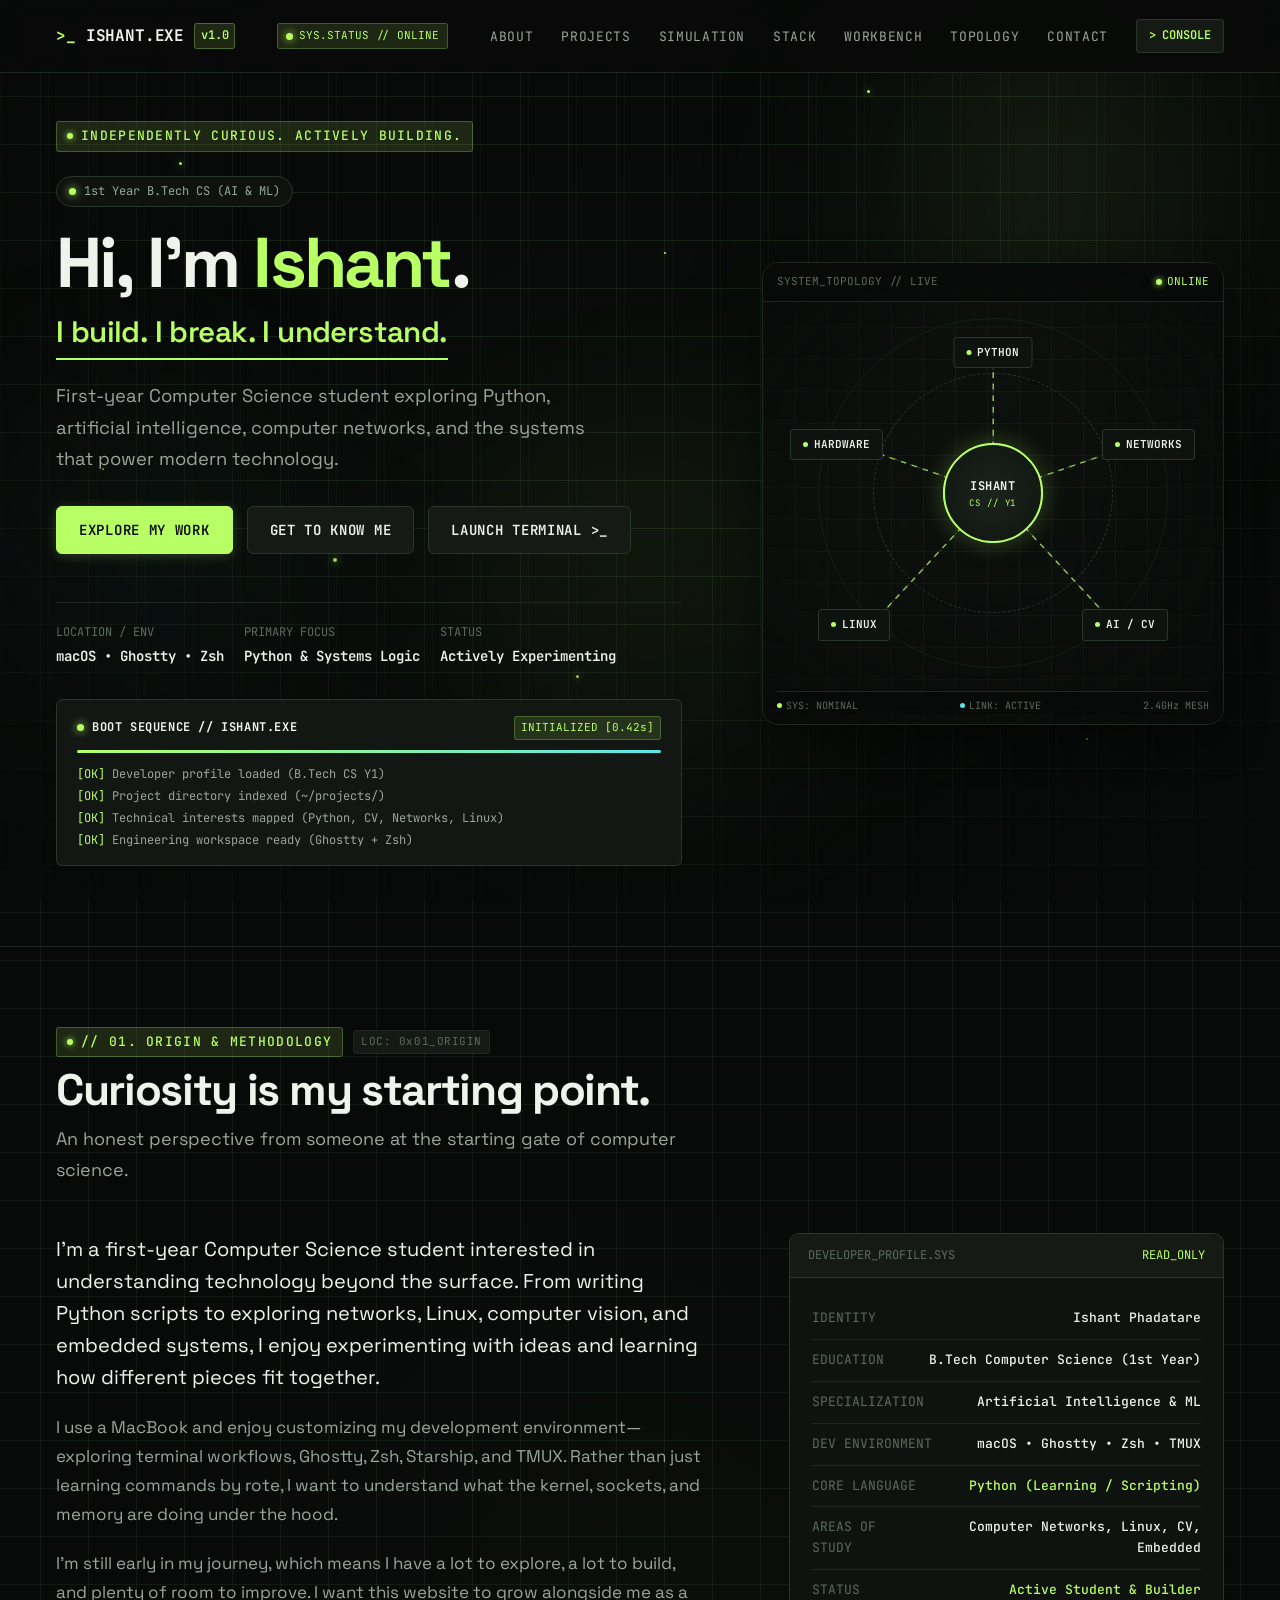
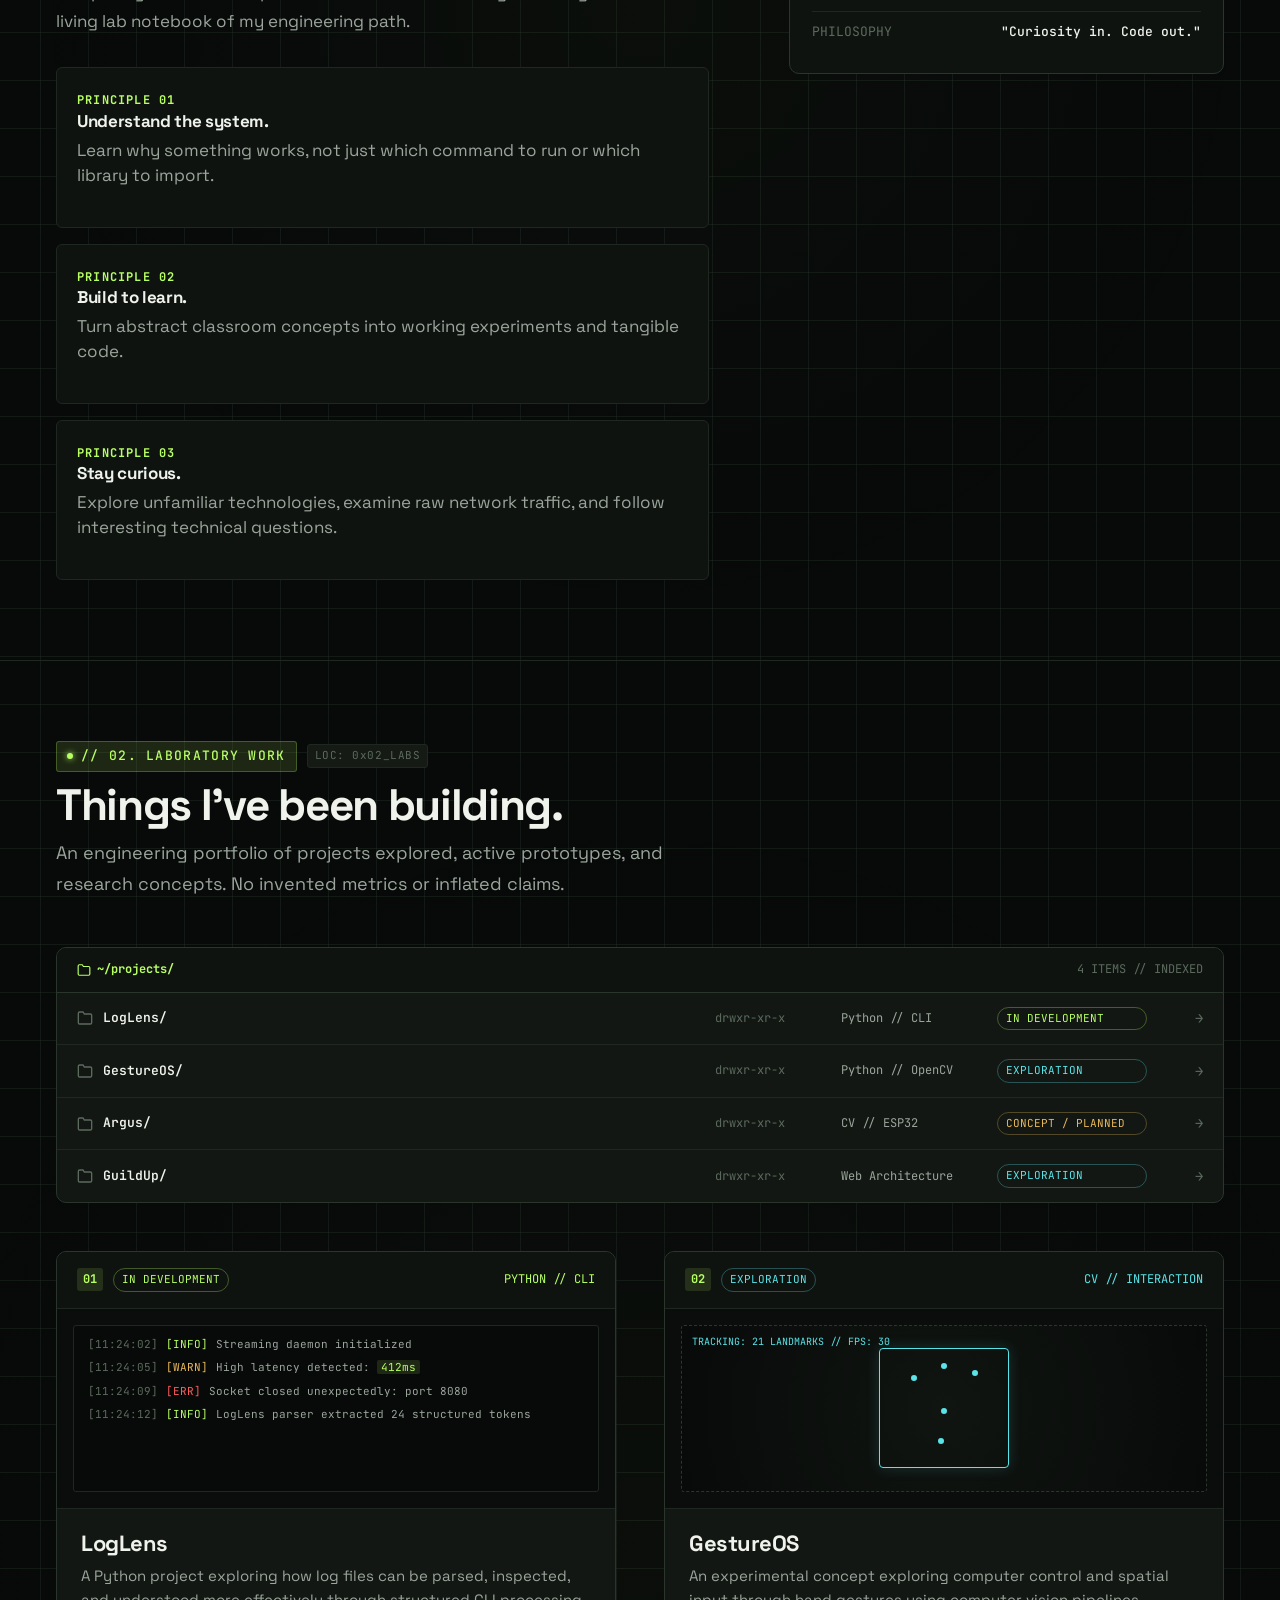
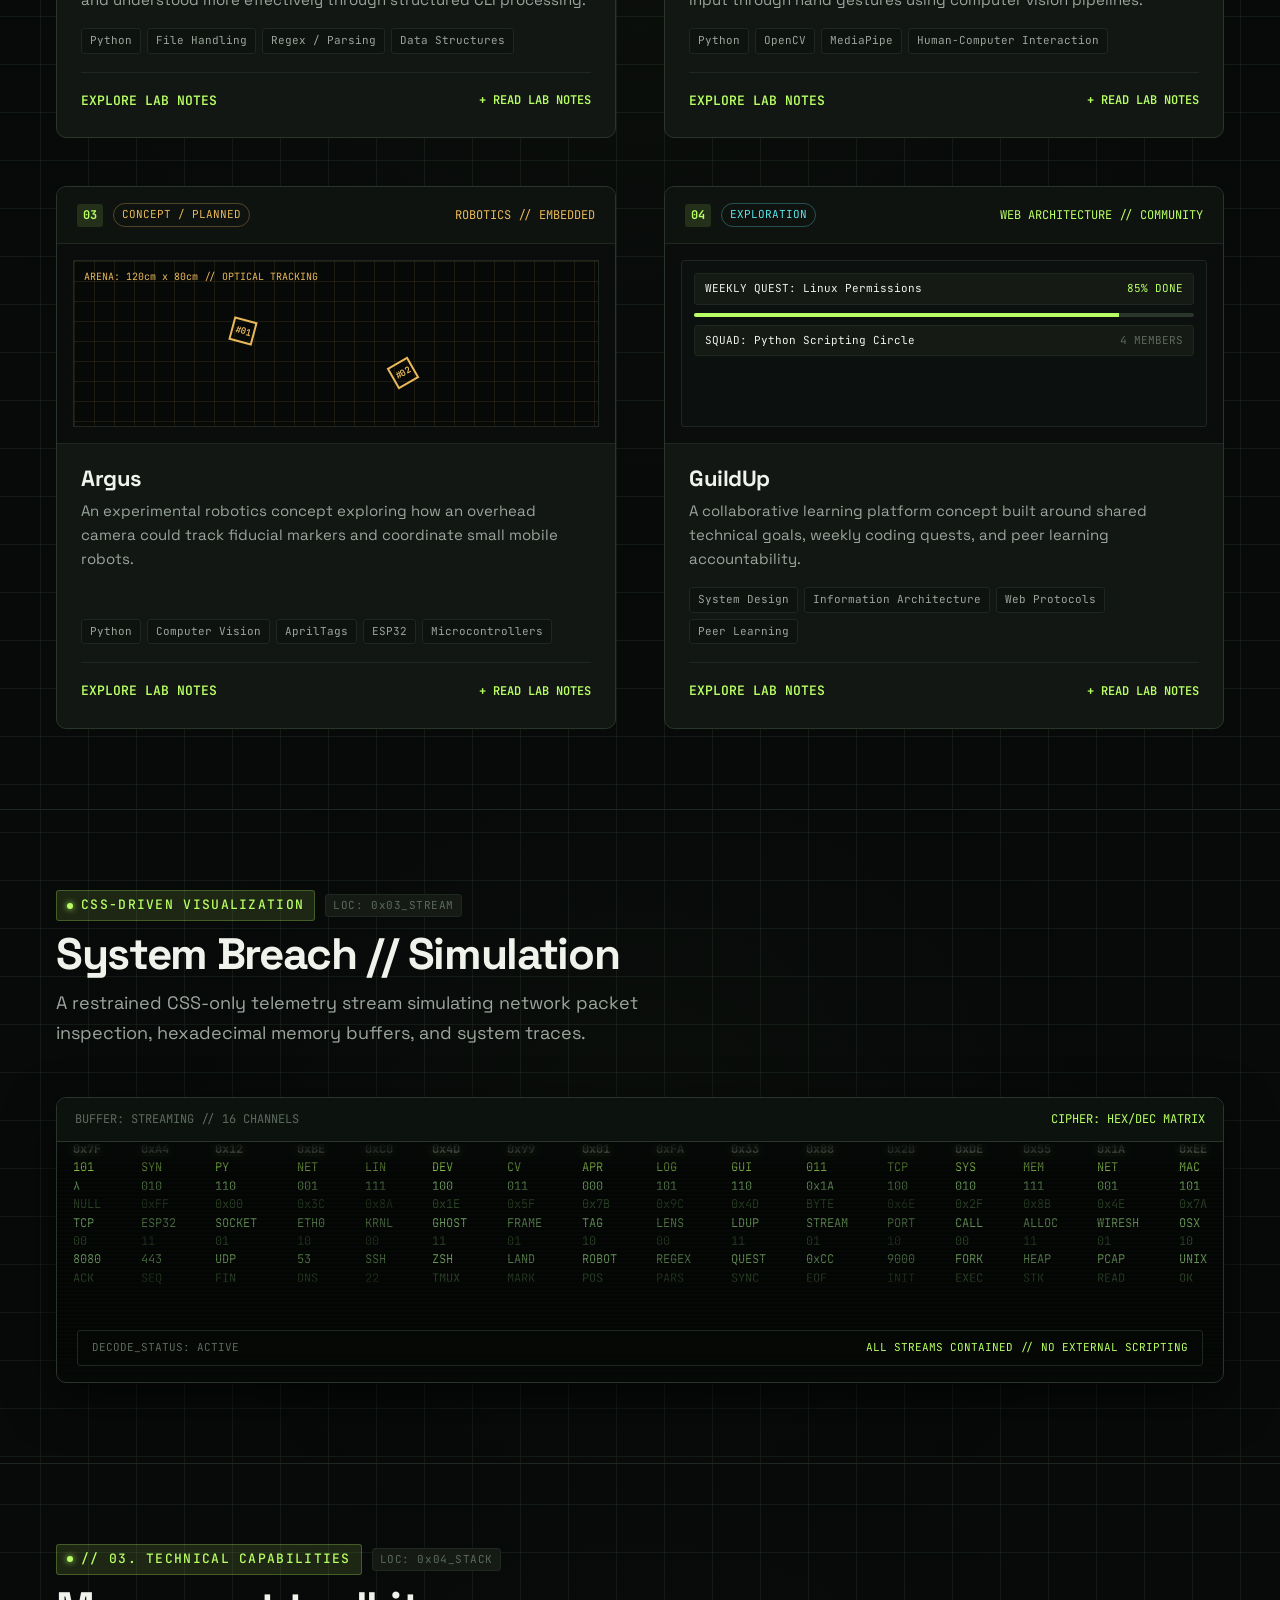
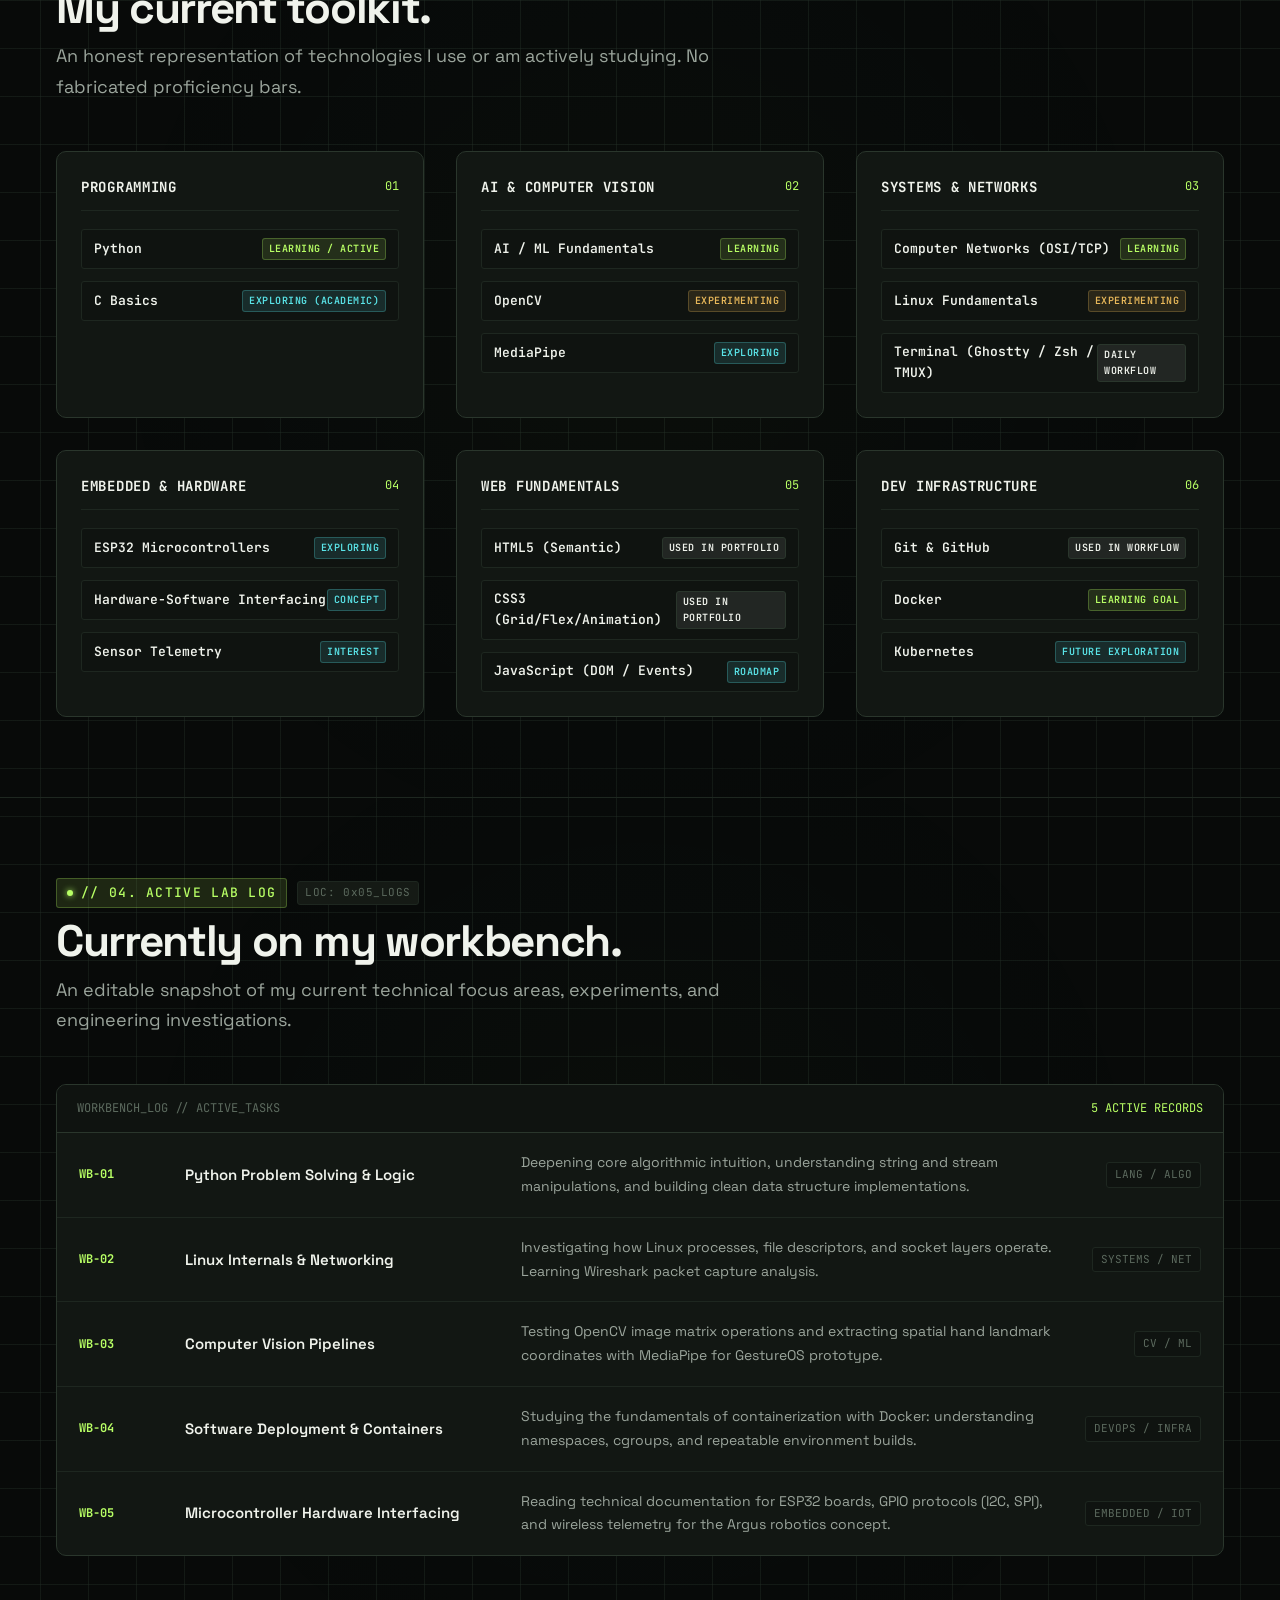
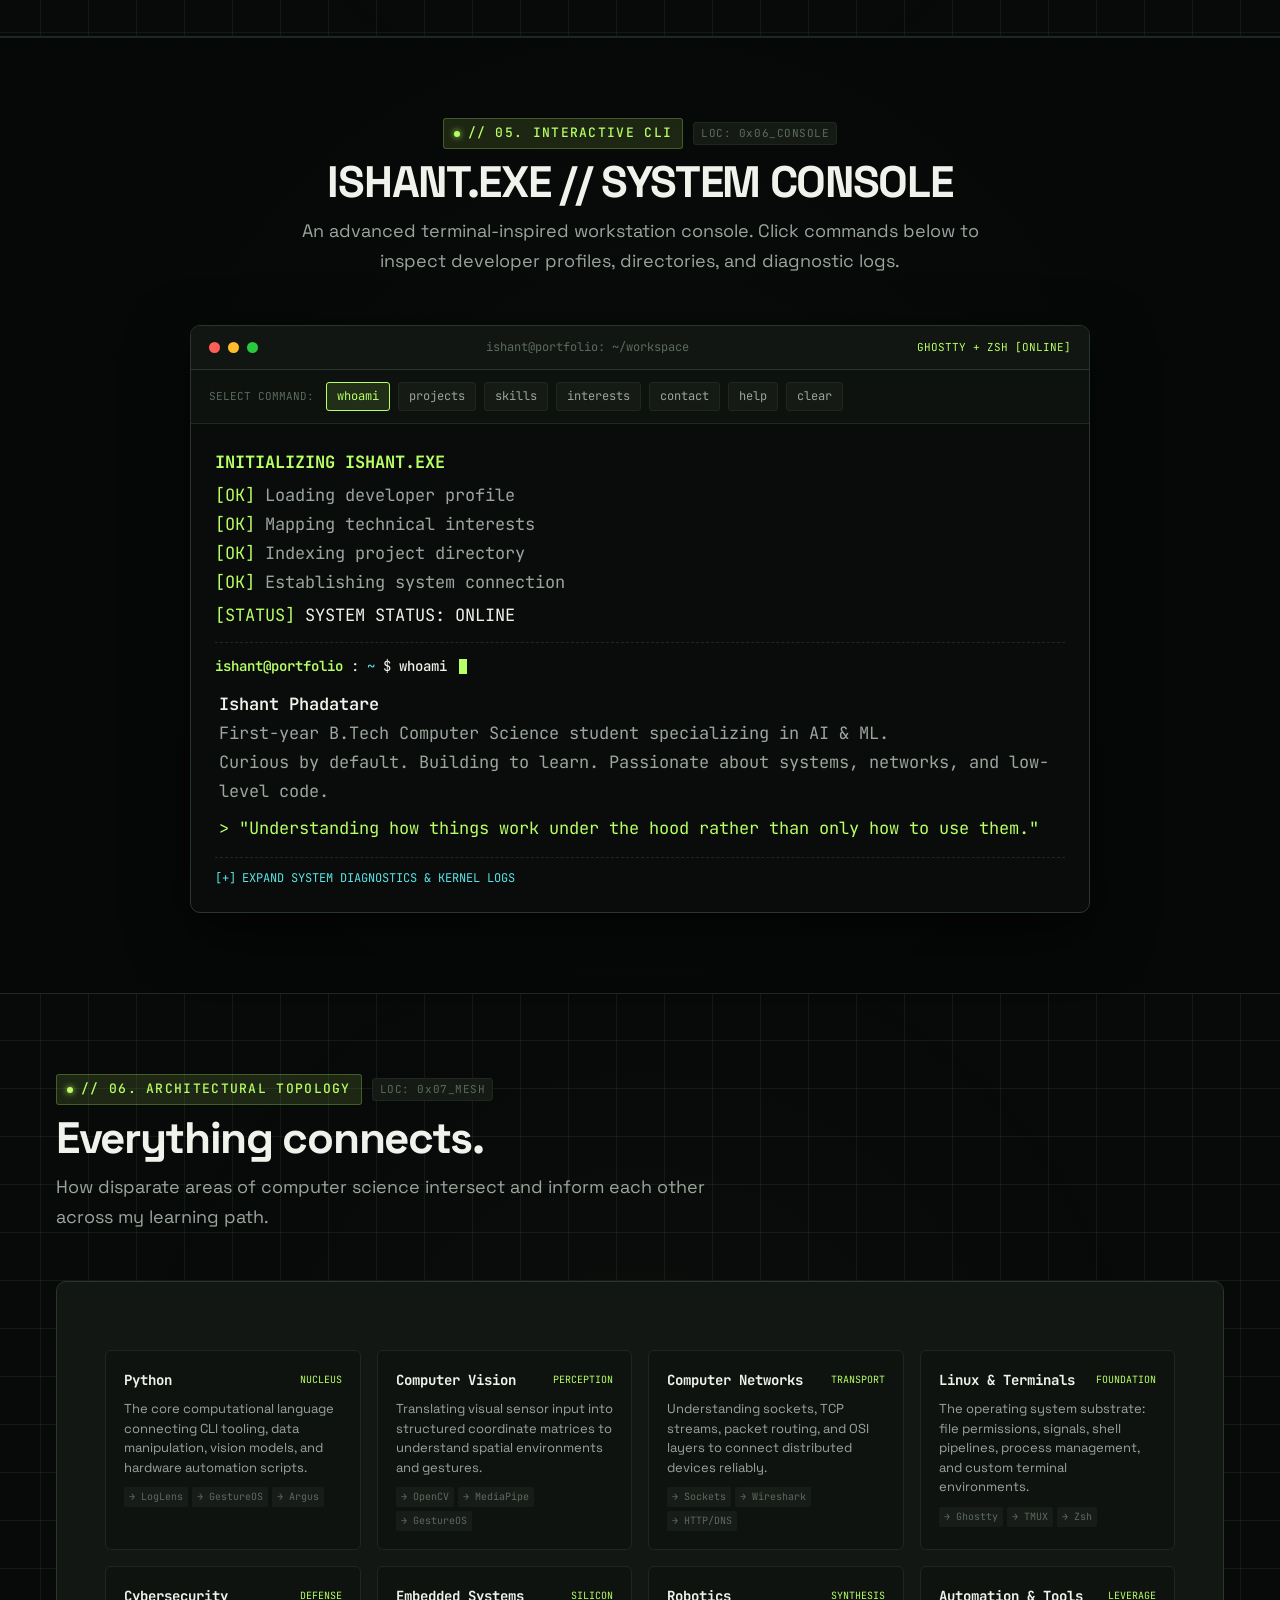
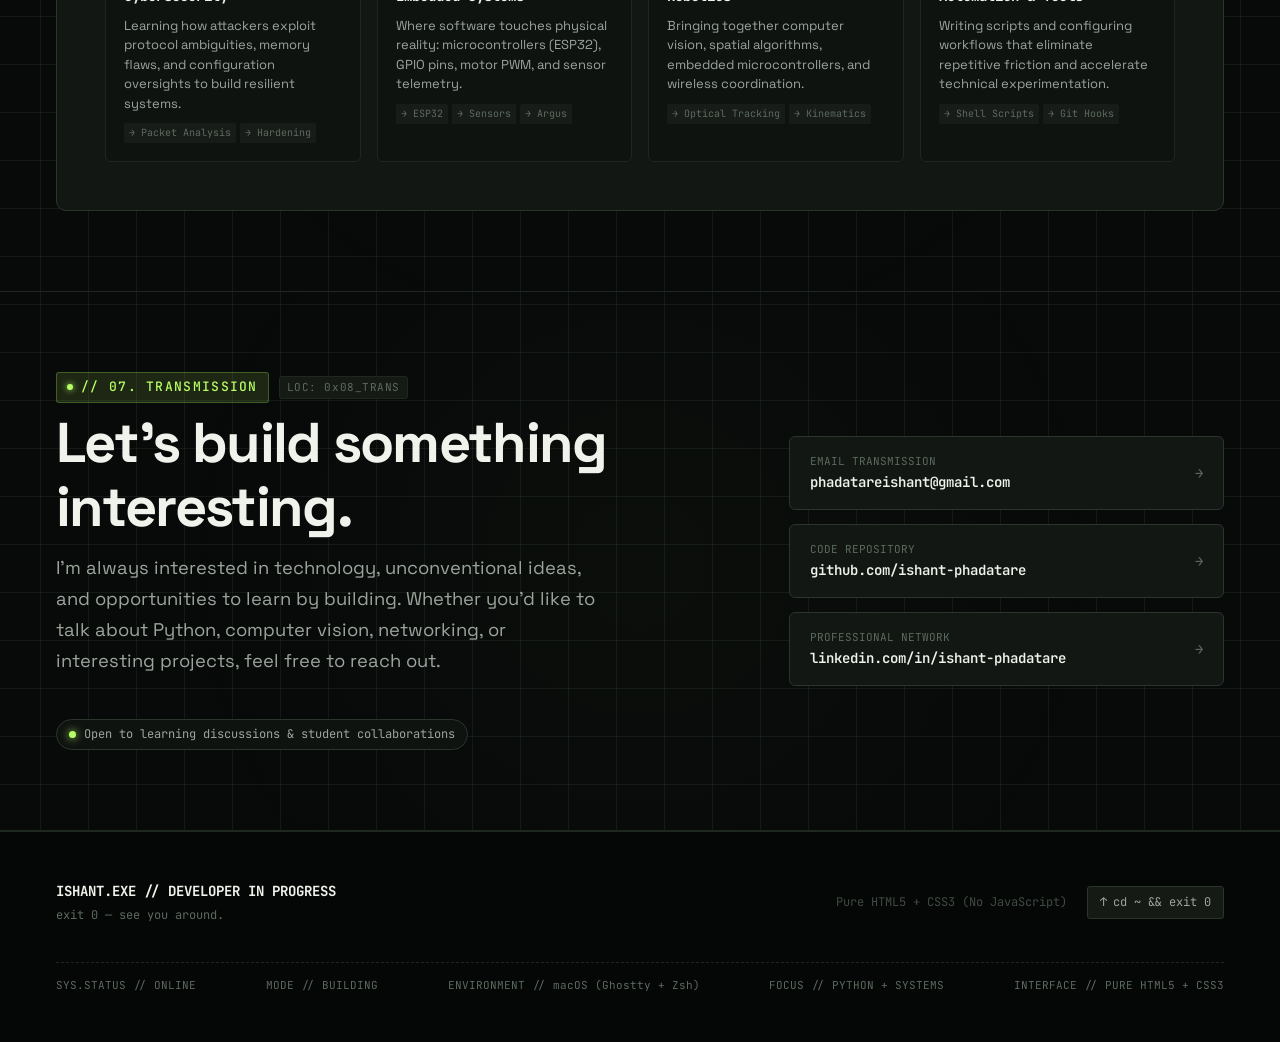
==== index.html @ d29a1dc4 "first commit: added all the files for deployement" ====
<!DOCTYPE html>
<html lang="en">
<head>
  <meta charset="UTF-8">
  <meta name="viewport" content="width=device-width, initial-scale=1.0">
  <title>Ishant Phadatare — ISHANT.EXE | Developer in Progress</title>
  <meta name="description" content="Personal digital workspace of Ishant Phadatare — First-year CS student exploring Python, AI, networks, Linux, and systems. Built with pure HTML and CSS.">
  <meta name="author" content="Ishant Phadatare">
  <meta name="theme-color" content="#080A09">
  
  <!-- Favicon -->
  <link rel="icon" type="image/svg+xml" href="assets/favicon.svg">
  
  <!-- CSS Stylesheet -->
  <link rel="stylesheet" href="style.css">
</head>
<body>

  <!-- ========================================================================
       AMBIENT INTERACTIVE ENERGY FIELD (Pure HTML5 & CSS3 - Zero JS)
       ======================================================================== -->
  <div class="energy-field-container" aria-hidden="true">
    <div class="energy-auras">
      <div class="energy-aura aura-lime"></div>
      <div class="energy-aura aura-cyan"></div>
      <div class="energy-aura aura-green"></div>
    </div>
    <div class="energy-grid-drift"></div>
    <div class="energy-particles">
      <span class="particle p-1"></span>
      <span class="particle p-2"></span>
      <span class="particle p-3"></span>
      <span class="particle p-4"></span>
      <span class="particle p-5"></span>
      <span class="particle p-6"></span>
      <span class="particle p-7"></span>
      <span class="particle p-8"></span>
    </div>
  </div>

  <!-- ========================================================================
       SITE HEADER & NAVIGATION (Zero JS - Pure CSS Mobile Hamburger)
       ======================================================================== -->
  <header class="site-header">
    <input type="checkbox" id="nav-toggle" class="nav-toggle-input" aria-label="Toggle Navigation Menu">
    
    <div class="container nav-container">
      <a href="#hero" class="site-logo" aria-label="Ishant Phadatare Portfolio Home">
        <span class="accent mono">&gt;_</span> ISHANT.EXE
        <span class="logo-badge mono">v1.0</span>
      </a>

      <!-- Ambient System Nav Status Indicator -->
      <div class="nav-sys-badge" aria-hidden="true">
        <span class="status-dot"></span>
        <span>SYS.STATUS // ONLINE</span>
      </div>

      <!-- Mobile Hamburger Trigger -->
      <label for="nav-toggle" class="nav-toggle-label" aria-hidden="true">
        <span></span>
        <span></span>
        <span></span>
      </label>

      <!-- Navigation Links -->
      <ul class="nav-links">
        <li><a href="#about" class="nav-link">About</a></li>
        <li><a href="#projects" class="nav-link">Projects</a></li>
        <li><a href="#simulation" class="nav-link">Simulation</a></li>
        <li><a href="#stack" class="nav-link">Stack</a></li>
        <li><a href="#workbench" class="nav-link">Workbench</a></li>
        <li><a href="#network" class="nav-link">Topology</a></li>
        <li><a href="#contact" class="nav-link">Contact</a></li>
        <li>
          <a href="#terminal" class="nav-term-btn">
            <span class="accent">&gt;</span> CONSOLE
          </a>
        </li>
      </ul>
    </div>
  </header>

  <main>
    <!-- ======================================================================
         01. HERO SECTION
         ====================================================================== -->
    <section id="hero" class="hero-section section-wrapper">
      
      <!-- Interactive Mouse-Reactive Energy Matrix (Pure CSS Multi-Zone Grid) -->
      <div class="hero-energy-zones" aria-hidden="true">
        <div class="energy-zone zone-1"></div>
        <div class="energy-zone zone-2"></div>
        <div class="energy-zone zone-3"></div>
        <div class="energy-zone zone-4"></div>
        <div class="energy-zone zone-5"></div>
        <div class="energy-zone zone-6"></div>
      </div>

      <div class="container hero-grid">
        
        <!-- Left Column: Personal Statement & Context -->
        <div class="hero-content">
          <div class="hero-meta">
            <span class="section-label">INDEPENDENTLY CURIOUS. ACTIVELY BUILDING.</span>
            <div class="status-pill">
              <span class="status-dot"></span>
              <span>1st Year B.Tech CS (AI &amp; ML)</span>
            </div>
          </div>

          <h1 class="hero-title">Hi, I'm <span class="accent">Ishant</span>.</h1>
          
          <div class="hero-statement">
            <span class="hero-tagline-cycle">I build. I break. I understand.</span>
          </div>

          <p class="hero-desc">
            First-year Computer Science student exploring Python, artificial intelligence, computer networks, and the systems that power modern technology.
          </p>

          <div class="hero-actions">
            <a href="#projects" class="btn btn-primary">Explore My Work</a>
            <a href="#about" class="btn btn-secondary">Get To Know Me</a>
            <a href="#terminal" class="btn btn-secondary mono">Launch Terminal &gt;_</a>
          </div>

          <div class="hero-stats-row">
            <div class="stat-item">
              <span>LOCATION / ENV</span>
              <strong>macOS • Ghostty • Zsh</strong>
            </div>
            <div class="stat-item">
              <span>PRIMARY FOCUS</span>
              <strong>Python &amp; Systems Logic</strong>
            </div>
            <div class="stat-item">
              <span>STATUS</span>
              <strong class="accent">Actively Experimenting</strong>
            </div>
          </div>

          <!-- Feature 3: Decorative Boot Sequence Component -->
          <div class="boot-sequence-widget" aria-label="System Boot Sequence">
            <div class="boot-header">
              <div class="boot-title">
                <span class="status-dot"></span>
                <span>BOOT SEQUENCE // ISHANT.EXE</span>
              </div>
              <span class="boot-status-badge">INITIALIZED [0.42s]</span>
            </div>
            <div class="boot-progress-track">
              <div class="boot-progress-fill"></div>
            </div>
            <div class="boot-lines">
              <div class="boot-line b-1"><span class="accent">[OK]</span> Developer profile loaded (B.Tech CS Y1)</div>
              <div class="boot-line b-2"><span class="accent">[OK]</span> Project directory indexed (~/projects/)</div>
              <div class="boot-line b-3"><span class="accent">[OK]</span> Technical interests mapped (Python, CV, Networks, Linux)</div>
              <div class="boot-line b-4"><span class="accent">[OK]</span> Engineering workspace ready (Ghostty + Zsh)</div>
            </div>
          </div>
        </div>

        <!-- Right Column: Pure CSS Animated Living System Diagram -->
        <div class="hero-visual">
          <div class="system-diagram-wrapper" aria-label="System Topology Visualizer">
            <div class="diagram-canvas">
              
              <!-- Canvas Header Bar -->
              <div class="diagram-header-bar">
                <span>SYSTEM_TOPOLOGY // LIVE</span>
                <span class="diagram-status-badge">ONLINE</span>
              </div>

              <!-- Animated Orbital Rings -->
              <div class="orbit-ring orbit-ring-1"></div>
              <div class="orbit-ring orbit-ring-2"></div>
              <div class="radar-ping"></div>

              <!-- Center Hub -->
              <div class="center-node">
                <span class="center-node-label">ISHANT</span>
                <span class="center-node-sub">CS // Y1</span>
              </div>

              <!-- Satellite Nodes -->
              <a href="#stack" class="sat-node sat-python" title="View Python stack">
                <span class="sat-dot"></span>
                <span>PYTHON</span>
              </a>

              <a href="#stack" class="sat-node sat-networks" title="View Networking stack">
                <span class="sat-dot"></span>
                <span>NETWORKS</span>
              </a>

              <a href="#stack" class="sat-node sat-aicv" title="View AI/CV stack">
                <span class="sat-dot"></span>
                <span>AI / CV</span>
              </a>

              <a href="#stack" class="sat-node sat-linux" title="View Linux stack">
                <span class="sat-dot"></span>
                <span>LINUX</span>
              </a>

              <a href="#stack" class="sat-node sat-hardware" title="View Hardware stack">
                <span class="sat-dot"></span>
                <span>HARDWARE</span>
              </a>

              <!-- Connecting Vector Lines (Pure SVG Overlay with Animated Data Pulses) -->
              <svg class="diagram-vectors" viewBox="0 0 480 480" xmlns="http://www.w3.org/2000/svg">
                <!-- Base Topology Links -->
                <line x1="240" y1="240" x2="240" y2="105" class="vector-line" />
                <line x1="240" y1="240" x2="385" y2="190" class="vector-line" />
                <line x1="240" y1="240" x2="365" y2="375" class="vector-line" />
                <line x1="240" y1="240" x2="115" y2="375" class="vector-line" />
                <line x1="240" y1="240" x2="95" y2="190" class="vector-line" />
                
                <!-- Animated Active Signal Stream Overlays -->
                <line x1="240" y1="240" x2="240" y2="105" class="vector-line-active" />
                <line x1="240" y1="240" x2="385" y2="190" class="vector-line-active" style="animation-delay: 1.5s;" />
                <line x1="240" y1="240" x2="365" y2="375" class="vector-line-active" style="animation-delay: 3s;" />
                <line x1="240" y1="240" x2="115" y2="375" class="vector-line-active" style="animation-delay: 4.5s;" />
                <line x1="240" y1="240" x2="95" y2="190" class="vector-line-active" style="animation-delay: 6s;" />
              </svg>

              <!-- Feature 5: Diagram Telemetry Legend -->
              <div class="diagram-legend" aria-hidden="true">
                <div class="diagram-legend-item"><span class="legend-dot-lime"></span> SYS: NOMINAL</div>
                <div class="diagram-legend-item"><span class="legend-dot-cyan"></span> LINK: ACTIVE</div>
                <div class="diagram-legend-item mono">2.4GHz MESH</div>
              </div>

            </div>
          </div>
        </div>

      </div>
    </section>

    <!-- ======================================================================
         02. ABOUT SECTION
         ====================================================================== -->
    <section id="about" class="section-wrapper">
      <div class="container">
        
        <div class="section-header">
          <div style="display: flex; align-items: center; gap: 10px; margin-bottom: 8px;">
            <span class="section-label" style="margin-bottom: 0;">// 01. ORIGIN &amp; METHODOLOGY</span>
            <span class="sys-chip">LOC: 0x01_ORIGIN</span>
          </div>
          <h2 class="section-title">Curiosity is my starting point.</h2>
          <p class="section-subtitle">
            An honest perspective from someone at the starting gate of computer science.
          </p>
        </div>

        <div class="about-grid">
          <!-- Left Column: Story & Principles -->
          <div class="about-narrative">
            <p class="lead-p">
              I'm a first-year Computer Science student interested in understanding technology beyond the surface. From writing Python scripts to exploring networks, Linux, computer vision, and embedded systems, I enjoy experimenting with ideas and learning how different pieces fit together.
            </p>
            <p>
              I use a MacBook and enjoy customizing my development environment—exploring terminal workflows, Ghostty, Zsh, Starship, and TMUX. Rather than just learning commands by rote, I want to understand what the kernel, sockets, and memory are doing under the hood.
            </p>
            <p>
              I'm still early in my journey, which means I have a lot to explore, a lot to build, and plenty of room to improve. I want this website to grow alongside me as a living lab notebook of my engineering path.
            </p>

            <!-- Three Core Principles -->
            <div class="principles-list">
              <div class="principle-card">
                <span class="principle-num">PRINCIPLE 01</span>
                <h3 class="principle-title">Understand the system.</h3>
                <p class="principle-desc">Learn why something works, not just which command to run or which library to import.</p>
              </div>

              <div class="principle-card">
                <span class="principle-num">PRINCIPLE 02</span>
                <h3 class="principle-title">Build to learn.</h3>
                <p class="principle-desc">Turn abstract classroom concepts into working experiments and tangible code.</p>
              </div>

              <div class="principle-card">
                <span class="principle-num">PRINCIPLE 03</span>
                <h3 class="principle-title">Stay curious.</h3>
                <p class="principle-desc">Explore unfamiliar technologies, examine raw network traffic, and follow interesting technical questions.</p>
              </div>
            </div>
          </div>

          <!-- Right Column: Personal Technical Spec Panel -->
          <div class="about-spec-col">
            <div class="tech-spec-panel">
              <div class="spec-header">
                <span>DEVELOPER_PROFILE.SYS</span>
                <span class="accent mono">READ_ONLY</span>
              </div>
              <div class="spec-body">
                <div class="spec-row">
                  <span class="spec-key">IDENTITY</span>
                  <span class="spec-val">Ishant Phadatare</span>
                </div>
                <div class="spec-row">
                  <span class="spec-key">EDUCATION</span>
                  <span class="spec-val">B.Tech Computer Science (1st Year)</span>
                </div>
                <div class="spec-row">
                  <span class="spec-key">SPECIALIZATION</span>
                  <span class="spec-val">Artificial Intelligence &amp; ML</span>
                </div>
                <div class="spec-row">
                  <span class="spec-key">DEV ENVIRONMENT</span>
                  <span class="spec-val">macOS • Ghostty • Zsh • TMUX</span>
                </div>
                <div class="spec-row">
                  <span class="spec-key">CORE LANGUAGE</span>
                  <span class="spec-val active-tag">Python (Learning / Scripting)</span>
                </div>
                <div class="spec-row">
                  <span class="spec-key">AREAS OF STUDY</span>
                  <span class="spec-val">Computer Networks, Linux, CV, Embedded</span>
                </div>
                <div class="spec-row">
                  <span class="spec-key">STATUS</span>
                  <span class="spec-val active-tag">Active Student &amp; Builder</span>
                </div>
                <div class="spec-row">
                  <span class="spec-key">PHILOSOPHY</span>
                  <span class="spec-val">"Curiosity in. Code out."</span>
                </div>
              </div>
            </div>
          </div>

        </div>

      </div>
    </section>

    <!-- ======================================================================
         03. PROJECT SHOWCASE ("Things I've been building")
         ====================================================================== -->
    <section id="projects" class="section-wrapper">
      <div class="container">
        
        <div class="section-header">
          <div style="display: flex; align-items: center; gap: 10px; margin-bottom: 8px;">
            <span class="section-label" style="margin-bottom: 0;">// 02. LABORATORY WORK</span>
            <span class="sys-chip">LOC: 0x02_LABS</span>
          </div>
          <h2 class="section-title">Things I've been building.</h2>
          <p class="section-subtitle">
            An engineering portfolio of projects explored, active prototypes, and research concepts. No invented metrics or inflated claims.
          </p>
        </div>

        <!-- Feature 4: Developer Project Directory (~/projects/) -->
        <div class="project-directory-wrapper">
          <div class="project-directory-card">
            <div class="dir-header-bar">
              <span class="dir-path">
                <svg width="14" height="14" viewBox="0 0 24 24" fill="none" stroke="currentColor" stroke-width="2"><path d="M22 19a2 2 0 0 1-2 2H4a2 2 0 0 1-2-2V5a2 2 0 0 1 2-2h5l2 3h9a2 2 0 0 1 2 2z"/></svg>
                ~/projects/
              </span>
              <span class="mono">4 ITEMS // INDEXED</span>
            </div>
            <div class="dir-table">
              <a href="#proj-01" class="dir-row">
                <div class="dir-name-col">
                  <svg class="dir-folder-icon" viewBox="0 0 24 24" fill="none" stroke="currentColor" stroke-width="2"><path d="M22 19a2 2 0 0 1-2 2H4a2 2 0 0 1-2-2V5a2 2 0 0 1 2-2h5l2 3h9a2 2 0 0 1 2 2z"/></svg>
                  <span>LogLens/</span>
                </div>
                <span class="dir-perm">drwxr-xr-x</span>
                <span class="dir-lang">Python // CLI</span>
                <span class="proj-status status-dev">IN DEVELOPMENT</span>
                <span class="dir-arrow">&rarr;</span>
              </a>
              <a href="#proj-02" class="dir-row">
                <div class="dir-name-col">
                  <svg class="dir-folder-icon" viewBox="0 0 24 24" fill="none" stroke="currentColor" stroke-width="2"><path d="M22 19a2 2 0 0 1-2 2H4a2 2 0 0 1-2-2V5a2 2 0 0 1 2-2h5l2 3h9a2 2 0 0 1 2 2z"/></svg>
                  <span>GestureOS/</span>
                </div>
                <span class="dir-perm">drwxr-xr-x</span>
                <span class="dir-lang">Python // OpenCV</span>
                <span class="proj-status status-explore">EXPLORATION</span>
                <span class="dir-arrow">&rarr;</span>
              </a>
              <a href="#proj-03" class="dir-row">
                <div class="dir-name-col">
                  <svg class="dir-folder-icon" viewBox="0 0 24 24" fill="none" stroke="currentColor" stroke-width="2"><path d="M22 19a2 2 0 0 1-2 2H4a2 2 0 0 1-2-2V5a2 2 0 0 1 2-2h5l2 3h9a2 2 0 0 1 2 2z"/></svg>
                  <span>Argus/</span>
                </div>
                <span class="dir-perm">drwxr-xr-x</span>
                <span class="dir-lang">CV // ESP32</span>
                <span class="proj-status status-concept">CONCEPT / PLANNED</span>
                <span class="dir-arrow">&rarr;</span>
              </a>
              <a href="#proj-04" class="dir-row">
                <div class="dir-name-col">
                  <svg class="dir-folder-icon" viewBox="0 0 24 24" fill="none" stroke="currentColor" stroke-width="2"><path d="M22 19a2 2 0 0 1-2 2H4a2 2 0 0 1-2-2V5a2 2 0 0 1 2-2h5l2 3h9a2 2 0 0 1 2 2z"/></svg>
                  <span>GuildUp/</span>
                </div>
                <span class="dir-perm">drwxr-xr-x</span>
                <span class="dir-lang">Web Architecture</span>
                <span class="proj-status status-explore">EXPLORATION</span>
                <span class="dir-arrow">&rarr;</span>
              </a>
            </div>
          </div>
        </div>

        <div class="projects-grid">
          
          <!-- PROJECT 01: LOGLENS -->
          <article id="proj-01" class="project-card">
            <div class="project-card-header">
              <div class="proj-meta">
                <span class="proj-num">01</span>
                <span class="proj-status status-dev">IN DEVELOPMENT</span>
              </div>
              <span class="mono accent" style="font-size: 0.75rem;">PYTHON // CLI</span>
            </div>

            <!-- Pure CSS Visual Preview: Terminal Log Stream -->
            <div class="project-preview" aria-hidden="true">
              <div class="preview-loglens">
                <div class="log-line"><span class="log-time">[11:24:02]</span> <span class="log-info">[INFO]</span> <span class="log-msg">Streaming daemon initialized</span></div>
                <div class="log-line"><span class="log-time">[11:24:05]</span> <span class="log-warn">[WARN]</span> <span class="log-msg">High latency detected: <span class="log-highlight">412ms</span></span></div>
                <div class="log-line"><span class="log-time">[11:24:09]</span> <span class="log-err">[ERR]</span> <span class="log-msg">Socket closed unexpectedly: port 8080</span></div>
                <div class="log-line"><span class="log-time">[11:24:12]</span> <span class="log-info">[INFO]</span> <span class="log-msg">LogLens parser extracted 24 structured tokens</span></div>
              </div>
            </div>

            <div class="project-card-body">
              <h3 class="project-title">LogLens</h3>
              <p class="project-summary">
                A Python project exploring how log files can be parsed, inspected, and understood more effectively through structured CLI processing.
              </p>
              
              <div class="project-tech-tags">
                <span class="tech-tag">Python</span>
                <span class="tech-tag">File Handling</span>
                <span class="tech-tag">Regex / Parsing</span>
                <span class="tech-tag">Data Structures</span>
              </div>

              <!-- Pure CSS Expandable Deep Dive -->
              <details class="project-deep-dive">
                <summary>EXPLORE LAB NOTES</summary>
                <div class="deep-dive-content">
                  <div class="deep-dive-section">
                    <h5>The Problem</h5>
                    <p>Raw server logs are noisy and overwhelming to read line-by-line during incident debugging or system analysis.</p>
                  </div>
                  <div class="deep-dive-section">
                    <h5>Technical Approach</h5>
                    <p>Building a lightweight Python tool utilizing streaming generators for memory-efficient log reading, regex pattern matching, and structured JSON output.</p>
                  </div>
                  <div class="deep-dive-section">
                    <h5>What I'm Learning</h5>
                    <p>Python file I/O performance, handling edge cases in malformed logs, and structuring clean CLI developer utilities.</p>
                  </div>
                  <div class="project-links">
                    <a href="projects/loglens.html" class="proj-link accent">Full Case Study &rarr;</a>
                    <span class="proj-link mono" style="color: var(--text-muted);">Repo: Coming soon</span>
                  </div>
                </div>
              </details>
            </div>
          </article>

          <!-- PROJECT 02: GESTUREOS -->
          <article id="proj-02" class="project-card">
            <div class="project-card-header">
              <div class="proj-meta">
                <span class="proj-num">02</span>
                <span class="proj-status status-explore">EXPLORATION</span>
              </div>
              <span class="mono cyan" style="font-size: 0.75rem;">CV // INTERACTION</span>
            </div>

            <!-- Pure CSS Visual Preview: Hand Tracking Viewport -->
            <div class="project-preview" aria-hidden="true">
              <div class="preview-gestureos">
                <div class="gesture-hud">TRACKING: 21 LANDMARKS // FPS: 30</div>
                <div class="gesture-box">
                  <span class="hand-point hp-1"></span>
                  <span class="hand-point hp-2"></span>
                  <span class="hand-point hp-3"></span>
                  <span class="hand-point hp-4"></span>
                  <span class="hand-point hp-5"></span>
                </div>
              </div>
            </div>

            <div class="project-card-body">
              <h3 class="project-title">GestureOS</h3>
              <p class="project-summary">
                An experimental concept exploring computer control and spatial input through hand gestures using computer vision pipelines.
              </p>
              
              <div class="project-tech-tags">
                <span class="tech-tag">Python</span>
                <span class="tech-tag">OpenCV</span>
                <span class="tech-tag">MediaPipe</span>
                <span class="tech-tag">Human-Computer Interaction</span>
              </div>

              <!-- Pure CSS Expandable Deep Dive -->
              <details class="project-deep-dive">
                <summary>EXPLORE LAB NOTES</summary>
                <div class="deep-dive-content">
                  <div class="deep-dive-section">
                    <h5>The Concept</h5>
                    <p>Replacing mouse and keyboard shortcuts with intuitive spatial hand gestures detected via standard webcams.</p>
                  </div>
                  <div class="deep-dive-section">
                    <h5>Technical Approach</h5>
                    <p>Using MediaPipe Hands landmark tracking to extract 3D finger coordinates, calculate Euclidean distances, and trigger simulated OS virtual inputs.</p>
                  </div>
                  <div class="deep-dive-section">
                    <h5>What I'm Learning</h5>
                    <p>Real-time frame processing constraints, smoothing jitter in landmark coordinates, and computer vision mathematics.</p>
                  </div>
                  <div class="project-links">
                    <a href="projects/gestureos.html" class="proj-link cyan">Full Case Study &rarr;</a>
                    <span class="proj-link mono" style="color: var(--text-muted);">Status: Prototype phase</span>
                  </div>
                </div>
              </details>
            </div>
          </article>

          <!-- PROJECT 03: ARGUS -->
          <article id="proj-03" class="project-card">
            <div class="project-card-header">
              <div class="proj-meta">
                <span class="proj-num">03</span>
                <span class="proj-status status-concept">CONCEPT / PLANNED</span>
              </div>
              <span class="mono amber" style="font-size: 0.75rem;">ROBOTICS // EMBEDDED</span>
            </div>

            <!-- Pure CSS Visual Preview: Overhead Arena Coordinates -->
            <div class="project-preview" aria-hidden="true">
              <div class="preview-argus">
                <div class="arena-grid-overlay"></div>
                <div class="robot-marker rm-1">#01</div>
                <div class="robot-marker rm-2">#02</div>
                <div class="gesture-hud" style="color: var(--accent-amber);">ARENA: 120cm x 80cm // OPTICAL TRACKING</div>
              </div>
            </div>

            <div class="project-card-body">
              <h3 class="project-title">Argus</h3>
              <p class="project-summary">
                An experimental robotics concept exploring how an overhead camera could track fiducial markers and coordinate small mobile robots.
              </p>
              
              <div class="project-tech-tags">
                <span class="tech-tag">Python</span>
                <span class="tech-tag">Computer Vision</span>
                <span class="tech-tag">AprilTags</span>
                <span class="tech-tag">ESP32</span>
                <span class="tech-tag">Microcontrollers</span>
              </div>

              <!-- Pure CSS Expandable Deep Dive -->
              <details class="project-deep-dive">
                <summary>EXPLORE LAB NOTES</summary>
                <div class="deep-dive-content">
                  <div class="deep-dive-section">
                    <h5>The Concept</h5>
                    <p>Centralized optical tracking eliminates the need for expensive onboard sensors on individual miniature wheeled robots.</p>
                  </div>
                  <div class="deep-dive-section">
                    <h5>Proposed Approach</h5>
                    <p>Mounting an overhead camera running AprilTag detection in Python to calculate each robot's 2D position and orientation, then sending wireless motor adjustments over ESP-NOW or MQTT.</p>
                  </div>
                  <div class="deep-dive-section">
                    <h5>What I'm Learning</h5>
                    <p>Fiducial marker detection, perspective transformation calibration, and wireless telemetry to ESP32 microcontrollers.</p>
                  </div>
                  <div class="project-links">
                    <a href="projects/argus.html" class="proj-link amber">Full Case Study &rarr;</a>
                    <span class="proj-link mono" style="color: var(--text-muted);">Status: Research &amp; bill of materials</span>
                  </div>
                </div>
              </details>
            </div>
          </article>

          <!-- PROJECT 04: GUILDUP -->
          <article id="proj-04" class="project-card">
            <div class="project-card-header">
              <div class="proj-meta">
                <span class="proj-num">04</span>
                <span class="proj-status status-explore">EXPLORATION</span>
              </div>
              <span class="mono accent" style="font-size: 0.75rem;">WEB ARCHITECTURE // COMMUNITY</span>
            </div>

            <!-- Pure CSS Visual Preview: Quest Board -->
            <div class="project-preview" aria-hidden="true">
              <div class="preview-guildup">
                <div class="guildup-quest-row">
                  <span>WEEKLY QUEST: Linux Permissions</span>
                  <span class="quest-badge">85% DONE</span>
                </div>
                <div class="quest-progress-bar">
                  <div class="quest-progress-fill" style="width: 85%;"></div>
                </div>
                <div class="guildup-quest-row">
                  <span>SQUAD: Python Scripting Circle</span>
                  <span class="mono" style="color: var(--text-muted);">4 MEMBERS</span>
                </div>
              </div>
            </div>

            <div class="project-card-body">
              <h3 class="project-title">GuildUp</h3>
              <p class="project-summary">
                A collaborative learning platform concept built around shared technical goals, weekly coding quests, and peer learning accountability.
              </p>
              
              <div class="project-tech-tags">
                <span class="tech-tag">System Design</span>
                <span class="tech-tag">Information Architecture</span>
                <span class="tech-tag">Web Protocols</span>
                <span class="tech-tag">Peer Learning</span>
              </div>

              <!-- Pure CSS Expandable Deep Dive -->
              <details class="project-deep-dive">
                <summary>EXPLORE LAB NOTES</summary>
                <div class="deep-dive-content">
                  <div class="deep-dive-section">
                    <h5>The Concept</h5>
                    <p>Self-learning technical topics is notoriously prone to drop-off. GuildUp explores structuring student accountability into lightweight weekly quests.</p>
                  </div>
                  <div class="deep-dive-section">
                    <h5>Proposed Architecture</h5>
                    <p>Designing a modular web architecture focusing on minimal distractions, structured submission proofs, and peer validation loops.</p>
                  </div>
                  <div class="deep-dive-section">
                    <h5>What I'm Learning</h5>
                    <p>Client-server interaction models, database relational modeling, and user journey optimization for learning habits.</p>
                  </div>
                  <div class="project-links">
                    <a href="projects/guildup.html" class="proj-link accent">Full Case Study &rarr;</a>
                    <span class="proj-link mono" style="color: var(--text-muted);">Status: Concept &amp; Wireframes</span>
                  </div>
                </div>
              </details>
            </div>
          </article>

        </div>

      </div>
    </section>

    <!-- ======================================================================
         FEATURE 1: MATRIX-STYLE DIGITAL RAIN (SYSTEM BREACH // SIMULATION)
         ====================================================================== -->
    <section id="simulation" class="section-wrapper matrix-simulation-section">
      <div class="container">
        <div class="section-header">
          <div style="display: flex; align-items: center; gap: 10px; margin-bottom: 8px;">
            <span class="section-label" style="margin-bottom: 0;">CSS-DRIVEN VISUALIZATION</span>
            <span class="sys-chip">LOC: 0x03_STREAM</span>
          </div>
          <h2 class="section-title">System Breach // Simulation</h2>
          <p class="section-subtitle">
            A restrained CSS-only telemetry stream simulating network packet inspection, hexadecimal memory buffers, and system traces.
          </p>
        </div>

        <div class="matrix-simulation-card">
          <div class="matrix-hud-bar">
            <span>BUFFER: STREAMING // 16 CHANNELS</span>
            <span class="accent mono">CIPHER: HEX/DEC MATRIX</span>
          </div>
          
          <div class="matrix-rain-viewport" aria-hidden="true">
            <div class="matrix-scanlines"></div>
            <!-- 16 Columns of predefined falling characters -->
            <div class="matrix-col col-1"><span class="m-head">0x7F</span><span class="m-bright">101</span><span class="m-mid">λ</span><span class="m-dim">NULL</span><span class="m-mid">TCP</span><span class="m-dim">00</span><span class="m-mid">8080</span><span class="m-dim">ACK</span></div>
            <div class="matrix-col col-2"><span class="m-head">0xA4</span><span class="m-bright">SYN</span><span class="m-mid">010</span><span class="m-dim">0xFF</span><span class="m-mid">ESP32</span><span class="m-dim">11</span><span class="m-mid">443</span><span class="m-dim">SEQ</span></div>
            <div class="matrix-col col-3"><span class="m-head">0x12</span><span class="m-bright">PY</span><span class="m-mid">110</span><span class="m-dim">0x00</span><span class="m-mid">SOCKET</span><span class="m-dim">01</span><span class="m-mid">UDP</span><span class="m-dim">FIN</span></div>
            <div class="matrix-col col-4"><span class="m-head">0xBE</span><span class="m-bright">NET</span><span class="m-mid">001</span><span class="m-dim">0x3C</span><span class="m-mid">ETH0</span><span class="m-dim">10</span><span class="m-mid">53</span><span class="m-dim">DNS</span></div>
            <div class="matrix-col col-5"><span class="m-head">0xC0</span><span class="m-bright">LIN</span><span class="m-mid">111</span><span class="m-dim">0x8A</span><span class="m-mid">KRNL</span><span class="m-dim">00</span><span class="m-mid">SSH</span><span class="m-dim">22</span></div>
            <div class="matrix-col col-6"><span class="m-head">0x4D</span><span class="m-bright">DEV</span><span class="m-mid">100</span><span class="m-dim">0x1E</span><span class="m-mid">GHOST</span><span class="m-dim">11</span><span class="m-mid">ZSH</span><span class="m-dim">TMUX</span></div>
            <div class="matrix-col col-7"><span class="m-head">0x99</span><span class="m-bright">CV</span><span class="m-mid">011</span><span class="m-dim">0x5F</span><span class="m-mid">FRAME</span><span class="m-dim">01</span><span class="m-mid">LAND</span><span class="m-dim">MARK</span></div>
            <div class="matrix-col col-8"><span class="m-head">0x01</span><span class="m-bright">APR</span><span class="m-mid">000</span><span class="m-dim">0x7B</span><span class="m-mid">TAG</span><span class="m-dim">10</span><span class="m-mid">ROBOT</span><span class="m-dim">POS</span></div>
            <div class="matrix-col col-9"><span class="m-head">0xFA</span><span class="m-bright">LOG</span><span class="m-mid">101</span><span class="m-dim">0x9C</span><span class="m-mid">LENS</span><span class="m-dim">00</span><span class="m-mid">REGEX</span><span class="m-dim">PARS</span></div>
            <div class="matrix-col col-10"><span class="m-head">0x33</span><span class="m-bright">GUI</span><span class="m-mid">110</span><span class="m-dim">0x4D</span><span class="m-mid">LDUP</span><span class="m-dim">11</span><span class="m-mid">QUEST</span><span class="m-dim">SYNC</span></div>
            <div class="matrix-col col-11"><span class="m-head">0x88</span><span class="m-bright">011</span><span class="m-mid">0x1A</span><span class="m-dim">BYTE</span><span class="m-mid">STREAM</span><span class="m-dim">01</span><span class="m-mid">0xCC</span><span class="m-dim">EOF</span></div>
            <div class="matrix-col col-12"><span class="m-head">0x2B</span><span class="m-bright">TCP</span><span class="m-mid">100</span><span class="m-dim">0x6E</span><span class="m-mid">PORT</span><span class="m-dim">10</span><span class="m-mid">9000</span><span class="m-dim">INIT</span></div>
            <div class="matrix-col col-13"><span class="m-head">0xDE</span><span class="m-bright">SYS</span><span class="m-mid">010</span><span class="m-dim">0x2F</span><span class="m-mid">CALL</span><span class="m-dim">00</span><span class="m-mid">FORK</span><span class="m-dim">EXEC</span></div>
            <div class="matrix-col col-14"><span class="m-head">0x55</span><span class="m-bright">MEM</span><span class="m-mid">111</span><span class="m-dim">0x8B</span><span class="m-mid">ALLOC</span><span class="m-dim">11</span><span class="m-mid">HEAP</span><span class="m-dim">STK</span></div>
            <div class="matrix-col col-15"><span class="m-head">0x1A</span><span class="m-bright">NET</span><span class="m-mid">001</span><span class="m-dim">0x4E</span><span class="m-mid">WIRESH</span><span class="m-dim">01</span><span class="m-mid">PCAP</span><span class="m-dim">READ</span></div>
            <div class="matrix-col col-16"><span class="m-head">0xEE</span><span class="m-bright">MAC</span><span class="m-mid">101</span><span class="m-dim">0x7A</span><span class="m-mid">OSX</span><span class="m-dim">10</span><span class="m-mid">UNIX</span><span class="m-dim">OK</span></div>
          </div>

          <div class="matrix-legend-overlay">
            <span>DECODE_STATUS: ACTIVE</span>
            <span class="accent">ALL STREAMS CONTAINED // NO EXTERNAL SCRIPTING</span>
          </div>
        </div>
      </div>
    </section>

    <!-- ======================================================================
         04. TECH STACK & LEARNING MAP
         ====================================================================== -->
    <section id="stack" class="section-wrapper">
      <div class="container">
        
        <div class="section-header">
          <div style="display: flex; align-items: center; gap: 10px; margin-bottom: 8px;">
            <span class="section-label" style="margin-bottom: 0;">// 03. TECHNICAL CAPABILITIES</span>
            <span class="sys-chip">LOC: 0x04_STACK</span>
          </div>
          <h2 class="section-title">My current toolkit.</h2>
          <p class="section-subtitle">
            An honest representation of technologies I use or am actively studying. No fabricated proficiency bars.
          </p>
        </div>

        <div class="stack-grid">
          
          <!-- Category 1: Programming -->
          <div class="stack-category-card">
            <div class="stack-cat-header">
              <span class="stack-cat-title">Programming</span>
              <span class="stack-cat-icon">01</span>
            </div>
            <div class="stack-items-list">
              <div class="stack-item">
                <span class="stack-item-name">Python</span>
                <span class="stack-badge badge-learning">LEARNING / ACTIVE</span>
              </div>
              <div class="stack-item">
                <span class="stack-item-name">C Basics</span>
                <span class="stack-badge badge-exploring">EXPLORING (ACADEMIC)</span>
              </div>
            </div>
          </div>

          <!-- Category 2: AI & Computer Vision -->
          <div class="stack-category-card">
            <div class="stack-cat-header">
              <span class="stack-cat-title">AI &amp; Computer Vision</span>
              <span class="stack-cat-icon">02</span>
            </div>
            <div class="stack-items-list">
              <div class="stack-item">
                <span class="stack-item-name">AI / ML Fundamentals</span>
                <span class="stack-badge badge-learning">LEARNING</span>
              </div>
              <div class="stack-item">
                <span class="stack-item-name">OpenCV</span>
                <span class="stack-badge badge-experimenting">EXPERIMENTING</span>
              </div>
              <div class="stack-item">
                <span class="stack-item-name">MediaPipe</span>
                <span class="stack-badge badge-exploring">EXPLORING</span>
              </div>
            </div>
          </div>

          <!-- Category 3: Systems & Networking -->
          <div class="stack-category-card">
            <div class="stack-cat-header">
              <span class="stack-cat-title">Systems &amp; Networks</span>
              <span class="stack-cat-icon">03</span>
            </div>
            <div class="stack-items-list">
              <div class="stack-item">
                <span class="stack-item-name">Computer Networks (OSI/TCP)</span>
                <span class="stack-badge badge-learning">LEARNING</span>
              </div>
              <div class="stack-item">
                <span class="stack-item-name">Linux Fundamentals</span>
                <span class="stack-badge badge-experimenting">EXPERIMENTING</span>
              </div>
              <div class="stack-item">
                <span class="stack-item-name">Terminal (Ghostty / Zsh / TMUX)</span>
                <span class="stack-badge badge-project">DAILY WORKFLOW</span>
              </div>
            </div>
          </div>

          <!-- Category 4: Embedded Systems -->
          <div class="stack-category-card">
            <div class="stack-cat-header">
              <span class="stack-cat-title">Embedded &amp; Hardware</span>
              <span class="stack-cat-icon">04</span>
            </div>
            <div class="stack-items-list">
              <div class="stack-item">
                <span class="stack-item-name">ESP32 Microcontrollers</span>
                <span class="stack-badge badge-exploring">EXPLORING</span>
              </div>
              <div class="stack-item">
                <span class="stack-item-name">Hardware-Software Interfacing</span>
                <span class="stack-badge badge-exploring">CONCEPT</span>
              </div>
              <div class="stack-item">
                <span class="stack-item-name">Sensor Telemetry</span>
                <span class="stack-badge badge-exploring">INTEREST</span>
              </div>
            </div>
          </div>

          <!-- Category 5: Web Development -->
          <div class="stack-category-card">
            <div class="stack-cat-header">
              <span class="stack-cat-title">Web Fundamentals</span>
              <span class="stack-cat-icon">05</span>
            </div>
            <div class="stack-items-list">
              <div class="stack-item">
                <span class="stack-item-name">HTML5 (Semantic)</span>
                <span class="stack-badge badge-project">USED IN PORTFOLIO</span>
              </div>
              <div class="stack-item">
                <span class="stack-item-name">CSS3 (Grid/Flex/Animation)</span>
                <span class="stack-badge badge-project">USED IN PORTFOLIO</span>
              </div>
              <div class="stack-item">
                <span class="stack-item-name">JavaScript (DOM / Events)</span>
                <span class="stack-badge badge-exploring">ROADMAP</span>
              </div>
            </div>
          </div>

          <!-- Category 6: Developer Infrastructure -->
          <div class="stack-category-card">
            <div class="stack-cat-header">
              <span class="stack-cat-title">Dev Infrastructure</span>
              <span class="stack-cat-icon">06</span>
            </div>
            <div class="stack-items-list">
              <div class="stack-item">
                <span class="stack-item-name">Git &amp; GitHub</span>
                <span class="stack-badge badge-project">USED IN WORKFLOW</span>
              </div>
              <div class="stack-item">
                <span class="stack-item-name">Docker</span>
                <span class="stack-badge badge-learning">LEARNING GOAL</span>
              </div>
              <div class="stack-item">
                <span class="stack-item-name">Kubernetes</span>
                <span class="stack-badge badge-exploring">FUTURE EXPLORATION</span>
              </div>
            </div>
          </div>

        </div>

      </div>
    </section>

    <!-- ======================================================================
         05. ENGINEERING WORKBENCH ("Currently on my workbench")
         ====================================================================== -->
    <section id="workbench" class="section-wrapper">
      <div class="container">
        
        <div class="section-header">
          <div style="display: flex; align-items: center; gap: 10px; margin-bottom: 8px;">
            <span class="section-label" style="margin-bottom: 0;">// 04. ACTIVE LAB LOG</span>
            <span class="sys-chip">LOC: 0x05_LOGS</span>
          </div>
          <h2 class="section-title">Currently on my workbench.</h2>
          <p class="section-subtitle">
            An editable snapshot of my current technical focus areas, experiments, and engineering investigations.
          </p>
        </div>

        <div class="workbench-container">
          <div class="wb-header">
            <span>WORKBENCH_LOG // ACTIVE_TASKS</span>
            <span class="accent mono">5 ACTIVE RECORDS</span>
          </div>
          
          <div class="wb-log-list">
            
            <div class="wb-item">
              <span class="wb-id">WB-01</span>
              <div class="wb-title">Python Problem Solving &amp; Logic</div>
              <p class="wb-desc">Deepening core algorithmic intuition, understanding string and stream manipulations, and building clean data structure implementations.</p>
              <div class="wb-meta">
                <span class="wb-tag">LANG / ALGO</span>
              </div>
            </div>

            <div class="wb-item">
              <span class="wb-id">WB-02</span>
              <div class="wb-title">Linux Internals &amp; Networking</div>
              <p class="wb-desc">Investigating how Linux processes, file descriptors, and socket layers operate. Learning Wireshark packet capture analysis.</p>
              <div class="wb-meta">
                <span class="wb-tag">SYSTEMS / NET</span>
              </div>
            </div>

            <div class="wb-item">
              <span class="wb-id">WB-03</span>
              <div class="wb-title">Computer Vision Pipelines</div>
              <p class="wb-desc">Testing OpenCV image matrix operations and extracting spatial hand landmark coordinates with MediaPipe for GestureOS prototype.</p>
              <div class="wb-meta">
                <span class="wb-tag">CV / ML</span>
              </div>
            </div>

            <div class="wb-item">
              <span class="wb-id">WB-04</span>
              <div class="wb-title">Software Deployment &amp; Containers</div>
              <p class="wb-desc">Studying the fundamentals of containerization with Docker: understanding namespaces, cgroups, and repeatable environment builds.</p>
              <div class="wb-meta">
                <span class="wb-tag">DEVOPS / INFRA</span>
              </div>
            </div>

            <div class="wb-item">
              <span class="wb-id">WB-05</span>
              <div class="wb-title">Microcontroller Hardware Interfacing</div>
              <p class="wb-desc">Reading technical documentation for ESP32 boards, GPIO protocols (I2C, SPI), and wireless telemetry for the Argus robotics concept.</p>
              <div class="wb-meta">
                <span class="wb-tag">EMBEDDED / IOT</span>
              </div>
            </div>

          </div>
        </div>

      </div>
    </section>

    <!-- ======================================================================
         06. ADVANCED TERMINAL PANEL (ISHANT.EXE // SYSTEM CONSOLE)
         ====================================================================== -->
    <section id="terminal" class="section-wrapper terminal-section-wrapper">
      <div class="container">
        
        <div class="section-header" style="text-align: center;">
          <div style="display: flex; align-items: center; justify-content: center; gap: 10px; margin-bottom: 8px;">
            <span class="section-label" style="margin-bottom: 0;">// 05. INTERACTIVE CLI</span>
            <span class="sys-chip">LOC: 0x06_CONSOLE</span>
          </div>
          <h2 class="section-title">ISHANT.EXE // SYSTEM CONSOLE</h2>
          <p class="section-subtitle" style="margin-left: auto; margin-right: auto;">
            An advanced terminal-inspired workstation console. Click commands below to inspect developer profiles, directories, and diagnostic logs.
          </p>
        </div>

        <div class="terminal-window">
          
          <!-- Terminal Titlebar -->
          <div class="terminal-titlebar">
            <div class="terminal-controls">
              <span class="term-dot dot-close"></span>
              <span class="term-dot dot-min"></span>
              <span class="term-dot dot-max"></span>
            </div>
            <div class="terminal-title">ishant@portfolio: ~/workspace</div>
            <div class="terminal-meta-tag">GHOSTTY + ZSH [ONLINE]</div>
          </div>

          <!-- Hidden Pure-CSS Radio Controls for Terminal Commands -->
          <input type="radio" name="term-cmd" id="radio-whoami" class="term-radio" checked>
          <input type="radio" name="term-cmd" id="radio-projects" class="term-radio">
          <input type="radio" name="term-cmd" id="radio-skills" class="term-radio">
          <input type="radio" name="term-cmd" id="radio-interests" class="term-radio">
          <input type="radio" name="term-cmd" id="radio-contact" class="term-radio">
          <input type="radio" name="term-cmd" id="radio-help" class="term-radio">
          <input type="radio" name="term-cmd" id="radio-clear" class="term-radio">

          <!-- Command Selector Navigation Bar -->
          <div class="terminal-cmd-bar">
            <span class="term-cmd-label">SELECT COMMAND:</span>
            <label for="radio-whoami" class="cmd-btn">whoami</label>
            <label for="radio-projects" class="cmd-btn">projects</label>
            <label for="radio-skills" class="cmd-btn">skills</label>
            <label for="radio-interests" class="cmd-btn">interests</label>
            <label for="radio-contact" class="cmd-btn">contact</label>
            <label for="radio-help" class="cmd-btn">help</label>
            <label for="radio-clear" class="cmd-btn">clear</label>
          </div>

          <!-- Terminal Output Canvas -->
          <div class="terminal-screen">
            
            <!-- Output 1: whoami -->
            <div id="output-whoami" class="term-output-block">
              <!-- Feature 2: Initialization Sequence -->
              <div style="padding-bottom: 12px; margin-bottom: 12px; border-bottom: 1px dashed var(--border-subtle); color: var(--text-muted); font-size: 0.8125rem;">
                <p style="color: var(--accent-lime); font-weight: 700; margin-bottom: 4px;">INITIALIZING ISHANT.EXE</p>
                <p><span class="accent">[OK]</span> Loading developer profile</p>
                <p><span class="accent">[OK]</span> Mapping technical interests</p>
                <p><span class="accent">[OK]</span> Indexing project directory</p>
                <p><span class="accent">[OK]</span> Establishing system connection</p>
                <p style="color: var(--text-primary); margin-top: 4px;"><span class="accent">[STATUS]</span> SYSTEM STATUS: ONLINE</p>
              </div>

              <div class="term-prompt-line">
                <span class="term-user">ishant@portfolio</span>:<span class="term-path">~</span>$ <span class="term-cmd-text">whoami</span>
                <span class="term-cursor"></span>
              </div>
              <div class="term-result">
                <p><span class="term-highlight">Ishant Phadatare</span></p>
                <p>First-year B.Tech Computer Science student specializing in AI &amp; ML.</p>
                <p>Curious by default. Building to learn. Passionate about systems, networks, and low-level code.</p>
                <p style="margin-top: 8px; color: var(--accent-lime);">&gt; "Understanding how things work under the hood rather than only how to use them."</p>
              </div>
            </div>

            <!-- Output 2: projects -->
            <div id="output-projects" class="term-output-block">
              <div class="term-prompt-line">
                <span class="term-user">ishant@macbook</span>:<span class="term-path">~/workspace</span>$ <span class="term-cmd-text">ls -la projects/</span>
                <span class="term-cursor"></span>
              </div>
              <div class="term-result">
                <table class="term-table">
                  <tr>
                    <td>LogLens/</td>
                    <td>[Python] Structured log file inspector &amp; parsing CLI utility (In dev)</td>
                  </tr>
                  <tr>
                    <td>GestureOS/</td>
                    <td>[OpenCV/MediaPipe] Spatial hand gesture interaction pipeline (Exploration)</td>
                  </tr>
                  <tr>
                    <td>Argus/</td>
                    <td>[CV/AprilTags/ESP32] Multi-robot overhead camera coordinate tracker (Concept)</td>
                  </tr>
                  <tr>
                    <td>GuildUp/</td>
                    <td>[Web Arch] Peer learning community &amp; weekly quest platform (Exploration)</td>
                  </tr>
                </table>
              </div>
            </div>

            <!-- Output 3: skills -->
            <div id="output-skills" class="term-output-block">
              <div class="term-prompt-line">
                <span class="term-user">ishant@macbook</span>:<span class="term-path">~</span>$ <span class="term-cmd-text">cat stack.conf</span>
                <span class="term-cursor"></span>
              </div>
              <div class="term-result">
                <table class="term-table">
                  <tr>
                    <td>Programming</td>
                    <td>Python (Active / Scripting), C (Foundational academic)</td>
                  </tr>
                  <tr>
                    <td>AI &amp; Vision</td>
                    <td>OpenCV, MediaPipe, ML foundational theory</td>
                  </tr>
                  <tr>
                    <td>Systems</td>
                    <td>Linux (Debian/Ubuntu/Arch exploration), TCP/IP, OSI Model, Sockets</td>
                  </tr>
                  <tr>
                    <td>Workflow</td>
                    <td>macOS, Ghostty terminal, Zsh, Starship, TMUX, Git/GitHub</td>
                  </tr>
                </table>
              </div>
            </div>

            <!-- Output 4: interests -->
            <div id="output-interests" class="term-output-block">
              <div class="term-prompt-line">
                <span class="term-user">ishant@macbook</span>:<span class="term-path">~</span>$ <span class="term-cmd-text">cat interests.txt</span>
                <span class="term-cursor"></span>
              </div>
              <div class="term-result">
                <p>• Python automation &amp; systems engineering</p>
                <p>• Computer vision &amp; spatial perception</p>
                <p>• Computer networks &amp; internet infrastructure protocols</p>
                <p>• Cybersecurity, network packet analysis &amp; ethical hacking</p>
                <p>• Linux internals &amp; developer terminal workflow optimization</p>
                <p>• Embedded systems (ESP32) &amp; hardware-software integration</p>
              </div>
            </div>

            <!-- Output 5: contact -->
            <div id="output-contact" class="term-output-block">
              <div class="term-prompt-line">
                <span class="term-user">ishant@macbook</span>:<span class="term-path">~</span>$ <span class="term-cmd-text">ping -c 3 contact.me</span>
                <span class="term-cursor"></span>
              </div>
              <div class="term-result">
                <p>64 bytes from mailto: <span class="term-highlight">phadatareishant@gmail.com</span></p>
                <p>64 bytes from github: <span class="term-highlight">github.com/ishant-phadatare</span></p>
                <p>64 bytes from linkedin: <span class="term-highlight">linkedin.com/in/ishant-phadatare</span></p>
                <p style="margin-top: 8px; color: var(--accent-lime);">0% packet loss — Ready for collaboration &amp; technical discussion.</p>
              </div>
            </div>

            <!-- Output 6: help -->
            <div id="output-help" class="term-output-block">
              <div class="term-prompt-line">
                <span class="term-user">ishant@macbook</span>:<span class="term-path">~</span>$ <span class="term-cmd-text">help</span>
                <span class="term-cursor"></span>
              </div>
              <div class="term-result">
                <p>Available commands in this pure CSS terminal emulator:</p>
                <table class="term-table">
                  <tr>
                    <td>whoami</td>
                    <td>Display developer identity and academic background</td>
                  </tr>
                  <tr>
                    <td>projects</td>
                    <td>List current project directory and statuses</td>
                  </tr>
                  <tr>
                    <td>skills</td>
                    <td>Show honest technology index and exploration areas</td>
                  </tr>
                  <tr>
                    <td>interests</td>
                    <td>Enumerate technical passions and curiosity areas</td>
                  </tr>
                  <tr>
                    <td>contact</td>
                    <td>Display verified transmission endpoints</td>
                  </tr>
                  <tr>
                    <td>clear</td>
                    <td>Simulate a cleared terminal screen</td>
                  </tr>
                </table>
              </div>
            </div>

            <!-- Output 7: clear -->
            <div id="output-clear" class="term-output-block">
              <div class="term-prompt-line">
                <span class="term-user">ishant@portfolio</span>:<span class="term-path">~</span>$ 
                <span class="term-cursor"></span>
              </div>
              <div class="term-result" style="color: var(--text-dim); font-style: italic;">
                [Screen buffer cleared. Select another command button above to inspect output.]
              </div>
            </div>

            <!-- Feature 2: Expandable Terminal Diagnostics -->
            <details class="term-diagnostic-expand">
              <summary>EXPAND SYSTEM DIAGNOSTICS &amp; KERNEL LOGS</summary>
              <div class="diagnostic-stream">
                <div>[0.0001] darwin-kernel 24.1.0 (arm64): Mach-O binary loaded</div>
                <div>[0.0014] pty /dev/ttys002 attached to session Ghostty-PID(34901)</div>
                <div>[0.0028] zsh 5.9: loading ~/.zshrc (starship + tmux plugins)</div>
                <div>[0.0042] memory map: 16384MB physical, 0 pages swapped</div>
                <div>[0.0065] network route: en0 default gw 192.168.1.1 (MTU: 1500)</div>
                <div>[0.0089] status: process isolation active, zero-script sandbox validated</div>
              </div>
            </details>

          </div>
        </div>

      </div>
    </section>

    <!-- ======================================================================
         07. INTERESTS NETWORK ("Everything connects")
         ====================================================================== -->
    <section id="network" class="section-wrapper">
      <div class="container">
        
        <div class="section-header">
          <div style="display: flex; align-items: center; gap: 10px; margin-bottom: 8px;">
            <span class="section-label" style="margin-bottom: 0;">// 06. ARCHITECTURAL TOPOLOGY</span>
            <span class="sys-chip">LOC: 0x07_MESH</span>
          </div>
          <h2 class="section-title">Everything connects.</h2>
          <p class="section-subtitle">
            How disparate areas of computer science intersect and inform each other across my learning path.
          </p>
        </div>

        <div class="network-map-wrapper">
          <div class="network-nodes-grid">
            
            <div class="net-node-card" tabindex="0">
              <div class="net-node-header">
                <span class="net-node-title">Python</span>
                <span class="net-node-conn">NUCLEUS</span>
              </div>
              <p>The core computational language connecting CLI tooling, data manipulation, vision models, and hardware automation scripts.</p>
              <div class="net-bridges">
                <span class="net-bridge-tag">&rarr; LogLens</span>
                <span class="net-bridge-tag">&rarr; GestureOS</span>
                <span class="net-bridge-tag">&rarr; Argus</span>
              </div>
            </div>

            <div class="net-node-card" tabindex="0">
              <div class="net-node-header">
                <span class="net-node-title">Computer Vision</span>
                <span class="net-node-conn">PERCEPTION</span>
              </div>
              <p>Translating visual sensor input into structured coordinate matrices to understand spatial environments and gestures.</p>
              <div class="net-bridges">
                <span class="net-bridge-tag">&rarr; OpenCV</span>
                <span class="net-bridge-tag">&rarr; MediaPipe</span>
                <span class="net-bridge-tag">&rarr; GestureOS</span>
              </div>
            </div>

            <div class="net-node-card" tabindex="0">
              <div class="net-node-header">
                <span class="net-node-title">Computer Networks</span>
                <span class="net-node-conn">TRANSPORT</span>
              </div>
              <p>Understanding sockets, TCP streams, packet routing, and OSI layers to connect distributed devices reliably.</p>
              <div class="net-bridges">
                <span class="net-bridge-tag">&rarr; Sockets</span>
                <span class="net-bridge-tag">&rarr; Wireshark</span>
                <span class="net-bridge-tag">&rarr; HTTP/DNS</span>
              </div>
            </div>

            <div class="net-node-card" tabindex="0">
              <div class="net-node-header">
                <span class="net-node-title">Linux &amp; Terminals</span>
                <span class="net-node-conn">FOUNDATION</span>
              </div>
              <p>The operating system substrate: file permissions, signals, shell pipelines, process management, and custom terminal environments.</p>
              <div class="net-bridges">
                <span class="net-bridge-tag">&rarr; Ghostty</span>
                <span class="net-bridge-tag">&rarr; TMUX</span>
                <span class="net-bridge-tag">&rarr; Zsh</span>
              </div>
            </div>

            <div class="net-node-card" tabindex="0">
              <div class="net-node-header">
                <span class="net-node-title">Cybersecurity</span>
                <span class="net-node-conn">DEFENSE</span>
              </div>
              <p>Learning how attackers exploit protocol ambiguities, memory flaws, and configuration oversights to build resilient systems.</p>
              <div class="net-bridges">
                <span class="net-bridge-tag">&rarr; Packet Analysis</span>
                <span class="net-bridge-tag">&rarr; Hardening</span>
              </div>
            </div>

            <div class="net-node-card" tabindex="0">
              <div class="net-node-header">
                <span class="net-node-title">Embedded Systems</span>
                <span class="net-node-conn">SILICON</span>
              </div>
              <p>Where software touches physical reality: microcontrollers (ESP32), GPIO pins, motor PWM, and sensor telemetry.</p>
              <div class="net-bridges">
                <span class="net-bridge-tag">&rarr; ESP32</span>
                <span class="net-bridge-tag">&rarr; Sensors</span>
                <span class="net-bridge-tag">&rarr; Argus</span>
              </div>
            </div>

            <div class="net-node-card" tabindex="0">
              <div class="net-node-header">
                <span class="net-node-title">Robotics</span>
                <span class="net-node-conn">SYNTHESIS</span>
              </div>
              <p>Bringing together computer vision, spatial algorithms, embedded microcontrollers, and wireless coordination.</p>
              <div class="net-bridges">
                <span class="net-bridge-tag">&rarr; Optical Tracking</span>
                <span class="net-bridge-tag">&rarr; Kinematics</span>
              </div>
            </div>

            <div class="net-node-card" tabindex="0">
              <div class="net-node-header">
                <span class="net-node-title">Automation &amp; Tools</span>
                <span class="net-node-conn">LEVERAGE</span>
              </div>
              <p>Writing scripts and configuring workflows that eliminate repetitive friction and accelerate technical experimentation.</p>
              <div class="net-bridges">
                <span class="net-bridge-tag">&rarr; Shell Scripts</span>
                <span class="net-bridge-tag">&rarr; Git Hooks</span>
              </div>
            </div>

          </div>
        </div>

      </div>
    </section>

    <!-- ======================================================================
         08. CONTACT & FOOTER SECTION
         ====================================================================== -->
    <section id="contact" class="section-wrapper">
      <div class="container">
        
        <div class="contact-grid">
          
          <div class="contact-left">
            <div style="display: flex; align-items: center; gap: 10px; margin-bottom: 8px;">
              <span class="section-label" style="margin-bottom: 0;">// 07. TRANSMISSION</span>
              <span class="sys-chip">LOC: 0x08_TRANS</span>
            </div>
            <h2 class="contact-headline">Let's build something interesting.</h2>
            <p class="contact-copy">
              I'm always interested in technology, unconventional ideas, and opportunities to learn by building. Whether you'd like to talk about Python, computer vision, networking, or interesting projects, feel free to reach out.
            </p>
            <div class="status-pill" style="margin-top: 10px;">
              <span class="status-dot"></span>
              <span>Open to learning discussions &amp; student collaborations</span>
            </div>
          </div>

          <div class="contact-right">
            <div class="contact-channels">
              
              <!-- Email Channel -->
              <a href="mailto:phadatareishant@gmail.com" class="contact-card">
                <div class="channel-info">
                  <span class="channel-label">EMAIL TRANSMISSION</span>
                  <span class="channel-val">phadatareishant@gmail.com</span>
                </div>
                <span class="channel-arrow">&rarr;</span>
              </a>

              <!-- GitHub Channel -->
              <a href="https://github.com/ishant-phadatare" target="_blank" rel="noopener noreferrer" class="contact-card">
                <div class="channel-info">
                  <span class="channel-label">CODE REPOSITORY</span>
                  <span class="channel-val">github.com/ishant-phadatare</span>
                </div>
                <span class="channel-arrow">&rarr;</span>
              </a>

              <!-- LinkedIn Channel -->
              <a href="https://linkedin.com/in/ishant-phadatare" target="_blank" rel="noopener noreferrer" class="contact-card">
                <div class="channel-info">
                  <span class="channel-label">PROFESSIONAL NETWORK</span>
                  <span class="channel-val">linkedin.com/in/ishant-phadatare</span>
                </div>
                <span class="channel-arrow">&rarr;</span>
              </a>

            </div>
          </div>

        </div>

      </div>
    </section>
  </main>

  <!-- ========================================================================
       SITE FOOTER
       ======================================================================== -->
  <footer class="site-footer">
    <div class="container footer-inner">
      <div class="footer-left">
        <span class="footer-brand">ISHANT.EXE // DEVELOPER IN PROGRESS</span>
        <span class="footer-note mono">exit 0 — see you around.</span>
      </div>

      <div class="footer-right">
        <span class="mono" style="font-size: 0.75rem; color: var(--text-dim);">
          Pure HTML5 + CSS3 (No JavaScript)
        </span>
        <a href="#hero" class="back-to-top">
          <span>&uarr;</span> cd ~ &amp;&amp; exit 0
        </a>
      </div>

      <!-- Feature 6: Ambient Footer Telemetry Strip -->
      <div class="footer-telemetry-strip" aria-hidden="true">
        <span>SYS.STATUS // ONLINE</span>
        <span>MODE // BUILDING</span>
        <span>ENVIRONMENT // macOS (Ghostty + Zsh)</span>
        <span>FOCUS // PYTHON + SYSTEMS</span>
        <span>INTERFACE // PURE HTML5 + CSS3</span>
      </div>
    </div>
  </footer>

</body>
</html>
---- style.css ----
/* ==========================================================================
   ISHANT.EXE — A DEVELOPER IN PROGRESS
   Pure CSS3 Design System & Architecture (Zero JavaScript)
   ========================================================================== */

@import url('https://fonts.googleapis.com/css2?family=JetBrains+Mono:ital,wght@0,300;0,400;0,500;0,600;0,700;1,400&family=Space+Grotesk:wght@400;500;600;700&display=swap');

/* --- Custom Properties / Design Tokens --- */
:root {
  --bg-primary: #080A09;
  --bg-secondary: #0F1310;
  --bg-tertiary: #151A15;
  --bg-card: #121713;
  --bg-card-hover: #19211A;
  --bg-glass: rgba(15, 19, 16, 0.85);

  --border-subtle: #1E2720;
  --border-mid: #2A362C;
  --border-bright: #3D4F40;
  --border-accent: #B8FF65;

  --text-primary: #F0F3EC;
  --text-secondary: #9BA59C;
  --text-muted: #5C6A5E;
  --text-dim: #3F4B41;

  --accent-lime: #B8FF65;
  --accent-lime-dim: rgba(184, 255, 101, 0.12);
  --accent-lime-glow: rgba(184, 255, 101, 0.28);
  --accent-cyan: #5AE4E8;
  --accent-cyan-dim: rgba(90, 228, 232, 0.12);
  --accent-amber: #E8B85A;
  --accent-amber-dim: rgba(232, 184, 90, 0.12);
  --accent-red: #FF5D5D;

  --font-mono: 'JetBrains Mono', 'IBM Plex Mono', 'SF Mono', Menlo, Consolas, Monaco, monospace;
  --font-sans: 'Space Grotesk', -apple-system, BlinkMacSystemFont, 'Segoe UI', Roboto, Helvetica, Arial, sans-serif;

  --spacing-2xs: 4px;
  --spacing-xs: 8px;
  --spacing-sm: 12px;
  --spacing-md: 20px;
  --spacing-lg: 32px;
  --spacing-xl: 48px;
  --spacing-2xl: 80px;
  --spacing-3xl: 128px;

  --radius-xs: 3px;
  --radius-sm: 6px;
  --radius-md: 10px;
  --radius-lg: 16px;

  --transition-fast: 0.15s ease;
  --transition-normal: 0.25s cubic-bezier(0.16, 1, 0.3, 1);
  --transition-smooth: 0.45s cubic-bezier(0.16, 1, 0.3, 1);

  --grid-line: rgba(42, 54, 44, 0.35);
  --max-width: 1240px;
}

/* --- Global Reset & Base Setup --- */
*, *::before, *::after {
  box-sizing: border-box;
  margin: 0;
  padding: 0;
}

html {
  scroll-behavior: smooth;
  scroll-padding-top: 88px;
  font-size: 16px;
  background-color: var(--bg-primary);
  color: var(--text-primary);
  font-family: var(--font-sans);
  -webkit-font-smoothing: antialiased;
  -moz-osx-font-smoothing: grayscale;
}

body {
  min-height: 100vh;
  line-height: 1.6;
  background-color: var(--bg-primary);
  background-image: 
    linear-gradient(to right, var(--grid-line) 1px, transparent 1px),
    linear-gradient(to bottom, var(--grid-line) 1px, transparent 1px);
  background-size: 48px 48px;
  background-position: center top;
  position: relative;
  overflow-x: hidden;
}

/* Subtle Vignette on Edges */
body::before {
  content: "";
  position: fixed;
  inset: 0;
  pointer-events: none;
  background: radial-gradient(circle at 50% 15%, transparent 40%, rgba(8, 10, 9, 0.8) 90%);
  z-index: 1;
}

/* ==========================================================================
   INTERACTIVE ENERGY FIELD & AMBIENT TECHNICAL BACKGROUND (Pure CSS)
   ========================================================================== */

/* Full-Page Background Energy Field Container */
.energy-field-container {
  position: fixed;
  inset: 0;
  width: 100vw;
  height: 100vh;
  pointer-events: none;
  z-index: 0;
  overflow: hidden;
}

/* Drifting Dynamic Technical Grid */
.energy-grid-drift {
  position: absolute;
  inset: -96px;
  background-image: 
    linear-gradient(to right, rgba(184, 255, 101, 0.05) 1px, transparent 1px),
    linear-gradient(to bottom, rgba(184, 255, 101, 0.05) 1px, transparent 1px);
  background-size: 48px 48px;
  opacity: 0.6;
  animation: grid-drift 55s linear infinite;
  will-change: transform;
  pointer-events: none;
}

@keyframes grid-drift {
  0% { transform: translate3d(0, 0, 0); }
  100% { transform: translate3d(48px, 48px, 0); }
}

/* Organic Ambient Energy Auras */
.energy-auras {
  position: absolute;
  inset: 0;
  filter: blur(85px);
  opacity: 0.7;
  pointer-events: none;
  transition: opacity var(--transition-smooth);
}

.energy-aura {
  position: absolute;
  border-radius: 50%;
  pointer-events: none;
  will-change: transform, opacity;
}

.aura-lime {
  width: 620px;
  height: 620px;
  top: -120px;
  right: -100px;
  background: radial-gradient(circle, rgba(184, 255, 101, 0.16) 0%, rgba(82, 122, 72, 0.08) 45%, transparent 70%);
  animation: aura-drift-1 30s ease-in-out infinite alternate;
}

.aura-cyan {
  width: 520px;
  height: 520px;
  bottom: 8%;
  left: -120px;
  background: radial-gradient(circle, rgba(90, 228, 232, 0.13) 0%, rgba(82, 122, 72, 0.05) 50%, transparent 75%);
  animation: aura-drift-2 36s ease-in-out infinite alternate;
}

.aura-green {
  width: 480px;
  height: 480px;
  top: 42%;
  left: 32%;
  background: radial-gradient(circle, rgba(82, 122, 72, 0.15) 0%, rgba(184, 255, 101, 0.06) 55%, transparent 75%);
  animation: aura-drift-3 26s ease-in-out infinite alternate;
}

@keyframes aura-drift-1 {
  0% { transform: translate3d(0, 0, 0) scale(1); }
  50% { transform: translate3d(-70px, 90px, 0) scale(1.12); }
  100% { transform: translate3d(-35px, 150px, 0) scale(0.96); }
}

@keyframes aura-drift-2 {
  0% { transform: translate3d(0, 0, 0) scale(0.95); }
  50% { transform: translate3d(90px, -80px, 0) scale(1.18); }
  100% { transform: translate3d(130px, -45px, 0) scale(1.02); }
}

@keyframes aura-drift-3 {
  0% { transform: translate3d(0, 0, 0) scale(1); opacity: 0.45; }
  50% { transform: translate3d(-80px, -55px, 0) scale(1.22); opacity: 0.8; }
  100% { transform: translate3d(55px, 65px, 0) scale(0.92); opacity: 0.55; }
}

/* Ambient Floating Particles */
.energy-particles {
  position: absolute;
  inset: 0;
  pointer-events: none;
}

.particle {
  position: absolute;
  border-radius: 50%;
  background-color: var(--accent-lime);
  box-shadow: 0 0 10px var(--accent-lime);
  pointer-events: none;
}

.p-1 { width: 3px; height: 3px; top: 18%; left: 14%; animation: particle-float-1 15s infinite ease-in-out; }
.p-2 { width: 2px; height: 2px; top: 38%; right: 18%; animation: particle-float-2 19s infinite ease-in-out; }
.p-3 { width: 4px; height: 4px; top: 62%; left: 26%; animation: particle-float-3 23s infinite ease-in-out; }
.p-4 { width: 2px; height: 2px; top: 82%; right: 15%; animation: particle-float-1 17s infinite ease-in-out; }
.p-5 { width: 3px; height: 3px; top: 10%; right: 32%; animation: particle-float-2 21s infinite ease-in-out; }
.p-6 { width: 2px; height: 2px; top: 52%; left: 8%; animation: particle-float-3 26s infinite ease-in-out; }
.p-7 { width: 3px; height: 3px; top: 75%; left: 45%; animation: particle-float-1 20s infinite ease-in-out; }
.p-8 { width: 2px; height: 2px; top: 28%; right: 48%; animation: particle-float-2 24s infinite ease-in-out; }

@keyframes particle-float-1 {
  0%, 100% { transform: translateY(0) translateX(0); opacity: 0.2; }
  50% { transform: translateY(-35px) translateX(20px); opacity: 0.75; }
}

@keyframes particle-float-2 {
  0%, 100% { transform: translateY(0) translateX(0); opacity: 0.25; }
  50% { transform: translateY(30px) translateX(-25px); opacity: 0.7; }
}

@keyframes particle-float-3 {
  0%, 100% { transform: translateY(0) translateX(0); opacity: 0.15; }
  50% { transform: translateY(-45px) translateX(-20px); opacity: 0.65; }
}

/* Multi-Zone Mouse-Reactive Energy Matrix (Hero Section) */
.hero-energy-zones {
  position: absolute;
  inset: 0;
  display: grid;
  grid-template-columns: repeat(3, 1fr);
  grid-template-rows: repeat(2, 1fr);
  pointer-events: auto;
  z-index: 1;
}

.energy-zone {
  position: relative;
  transition: all var(--transition-normal);
}

.energy-zone::before {
  content: "";
  position: absolute;
  inset: -20%;
  border-radius: 50%;
  background: radial-gradient(circle at center, rgba(184, 255, 101, 0.22) 0%, rgba(90, 228, 232, 0.08) 42%, transparent 72%);
  opacity: 0;
  transform: scale(0.65);
  transition: opacity 0.45s cubic-bezier(0.16, 1, 0.3, 1), transform 0.55s cubic-bezier(0.16, 1, 0.3, 1);
  pointer-events: none;
  filter: blur(28px);
}

.energy-zone:hover::before {
  opacity: 1;
  transform: scale(1.2);
}

/* Section-Specific Reactive Energy Illumination */
.section-wrapper {
  position: relative;
  transition: background-color var(--transition-smooth);
}

.section-wrapper::before {
  content: "";
  position: absolute;
  inset: 0;
  background: radial-gradient(circle at 50% 50%, rgba(184, 255, 101, 0.06) 0%, rgba(90, 228, 232, 0.02) 45%, transparent 72%);
  opacity: 0.35;
  transition: opacity 0.6s cubic-bezier(0.16, 1, 0.3, 1), transform 0.6s ease;
  pointer-events: none;
  z-index: 0;
}

.section-wrapper:hover::before {
  opacity: 0.95;
  transform: scale(1.02);
}

/* Interactive Card Energy Field Glow */
.project-card:hover,
.stack-category-card:hover,
.net-node-card:hover,
.principle-card:hover,
.tech-spec-panel:hover,
.contact-card:hover,
.terminal-window:hover,
.dir-row:hover,
.boot-sequence-widget:hover,
.matrix-simulation-card:hover {
  box-shadow: 
    0 16px 40px rgba(0, 0, 0, 0.55),
    0 0 40px rgba(184, 255, 101, 0.14);
}

/* ==========================================================================
   FEATURE 3: DECORATIVE BOOT SEQUENCE WIDGET
   ========================================================================== */
.boot-sequence-widget {
  background-color: var(--bg-card);
  border: 1px solid var(--border-mid);
  border-radius: var(--radius-sm);
  padding: 16px 20px;
  margin-top: var(--spacing-lg);
  font-family: var(--font-mono);
  position: relative;
  overflow: hidden;
  transition: all var(--transition-normal);
}

.boot-header {
  display: flex;
  align-items: center;
  justify-content: space-between;
  margin-bottom: 10px;
}

.boot-title {
  display: flex;
  align-items: center;
  gap: 8px;
  font-size: 0.75rem;
  font-weight: 700;
  color: var(--text-primary);
  letter-spacing: 0.05em;
}

.boot-status-badge {
  font-size: 0.6875rem;
  color: var(--accent-lime);
  background-color: var(--accent-lime-dim);
  padding: 2px 6px;
  border-radius: var(--radius-xs);
  border: 1px solid rgba(184, 255, 101, 0.25);
}

.boot-progress-track {
  width: 100%;
  height: 3px;
  background-color: var(--border-subtle);
  border-radius: 2px;
  overflow: hidden;
  margin-bottom: 12px;
}

.boot-progress-fill {
  height: 100%;
  background: linear-gradient(90deg, var(--accent-lime) 0%, var(--accent-cyan) 100%);
  width: 0%;
  animation: boot-progress-fill 1.8s cubic-bezier(0.2, 0.8, 0.2, 1) forwards;
}

@keyframes boot-progress-fill {
  0% { width: 0%; }
  35% { width: 45%; }
  70% { width: 85%; }
  100% { width: 100%; }
}

.boot-lines {
  display: flex;
  flex-direction: column;
  gap: 4px;
}

.boot-line {
  font-size: 0.75rem;
  color: var(--text-secondary);
  line-height: 1.5;
  opacity: 0;
  transform: translateY(3px);
  animation: bootLineIn 0.35s ease forwards;
}

.boot-line.b-1 { animation-delay: 0.2s; }
.boot-line.b-2 { animation-delay: 0.6s; }
.boot-line.b-3 { animation-delay: 1.0s; }
.boot-line.b-4 { animation-delay: 1.4s; }

@keyframes bootLineIn {
  to {
    opacity: 1;
    transform: translateY(0);
  }
}

/* ==========================================================================
   FEATURE 4: DEVELOPER PROJECT DIRECTORY (~/projects/)
   ========================================================================== */
.project-directory-wrapper {
  margin-bottom: var(--spacing-xl);
}

.project-directory-card {
  background-color: var(--bg-card);
  border: 1px solid var(--border-mid);
  border-radius: var(--radius-md);
  overflow: hidden;
  transition: all var(--transition-normal);
}

.dir-header-bar {
  padding: 12px 20px;
  background-color: var(--bg-secondary);
  border-bottom: 1px solid var(--border-mid);
  display: flex;
  align-items: center;
  justify-content: space-between;
  font-family: var(--font-mono);
  font-size: 0.75rem;
  color: var(--text-muted);
}

.dir-path {
  color: var(--accent-lime);
  font-weight: 700;
  display: flex;
  align-items: center;
  gap: 6px;
}

.dir-table {
  width: 100%;
  border-collapse: collapse;
  font-family: var(--font-mono);
  font-size: 0.8125rem;
}

.dir-row {
  display: grid;
  grid-template-columns: 1.4fr 110px 140px 150px 40px;
  gap: 16px;
  align-items: center;
  padding: 14px 20px;
  border-bottom: 1px solid var(--border-subtle);
  color: var(--text-secondary);
  text-decoration: none;
  transition: all var(--transition-fast);
}

.dir-row:last-child {
  border-bottom: none;
}

.dir-row:hover {
  background-color: var(--bg-tertiary);
  color: var(--text-primary);
}

.dir-name-col {
  display: flex;
  align-items: center;
  gap: 10px;
  font-weight: 600;
  color: var(--text-primary);
}

.dir-folder-icon {
  width: 16px;
  height: 16px;
  color: var(--text-muted);
  transition: color var(--transition-fast), transform var(--transition-fast);
}

.dir-row:hover .dir-folder-icon {
  color: var(--accent-lime);
  transform: scale(1.15);
}

.dir-row:hover .dir-name-col {
  color: var(--accent-lime);
}

.dir-perm {
  color: var(--text-muted);
  font-size: 0.75rem;
}

.dir-lang {
  color: var(--text-secondary);
  font-size: 0.75rem;
}

.dir-arrow {
  color: var(--text-muted);
  font-size: 0.875rem;
  text-align: right;
  transition: transform var(--transition-fast), color var(--transition-fast);
}

.dir-row:hover .dir-arrow {
  transform: translateX(3px);
  color: var(--accent-lime);
}

/* ==========================================================================
   FEATURE 1: MATRIX-STYLE DIGITAL RAIN (SYSTEM BREACH // SIMULATION)
   ========================================================================== */
.matrix-simulation-section {
  position: relative;
  overflow: hidden;
}

.matrix-simulation-card {
  background-color: #060907;
  border: 1px solid var(--border-mid);
  border-radius: var(--radius-md);
  overflow: hidden;
  position: relative;
  box-shadow: 0 16px 48px rgba(0, 0, 0, 0.65);
}

.matrix-hud-bar {
  padding: 12px 18px;
  background-color: #0c120e;
  border-bottom: 1px solid var(--border-mid);
  display: flex;
  align-items: center;
  justify-content: space-between;
  font-family: var(--font-mono);
  font-size: 0.75rem;
  color: var(--text-muted);
  z-index: 5;
  position: relative;
}

.matrix-rain-viewport {
  height: 240px;
  position: relative;
  overflow: hidden;
  background-color: #050806;
  display: flex;
  justify-content: space-between;
  padding: 0 16px;
  /* Top and bottom subtle fade mask */
  mask-image: linear-gradient(to bottom, transparent 0%, black 15%, black 85%, transparent 100%);
  -webkit-mask-image: linear-gradient(to bottom, transparent 0%, black 15%, black 85%, transparent 100%);
}

/* Scanline Effect */
.matrix-scanlines {
  position: absolute;
  inset: 0;
  pointer-events: none;
  background: repeating-linear-gradient(
    to bottom,
    transparent 0px,
    transparent 2px,
    rgba(0, 0, 0, 0.35) 3px,
    rgba(0, 0, 0, 0.35) 4px
  );
  z-index: 4;
}

.matrix-col {
  display: flex;
  flex-direction: column;
  gap: 4px;
  font-family: var(--font-mono);
  font-size: 0.75rem;
  line-height: 1.2;
  user-select: none;
  pointer-events: none;
  animation: matrix-fall linear infinite;
  will-change: transform;
}

.col-1  { animation-duration: 4.2s; animation-delay: 0.1s; opacity: 0.9; }
.col-2  { animation-duration: 6.5s; animation-delay: 1.4s; opacity: 0.65; }
.col-3  { animation-duration: 3.8s; animation-delay: 0.8s; opacity: 0.85; }
.col-4  { animation-duration: 5.2s; animation-delay: 2.1s; opacity: 0.7; }
.col-5  { animation-duration: 7.1s; animation-delay: 0.3s; opacity: 0.6; }
.col-6  { animation-duration: 4.8s; animation-delay: 1.8s; opacity: 0.95; }
.col-7  { animation-duration: 5.9s; animation-delay: 0.5s; opacity: 0.75; }
.col-8  { animation-duration: 3.5s; animation-delay: 2.5s; opacity: 0.9; }
.col-9  { animation-duration: 6.8s; animation-delay: 1.1s; opacity: 0.7; }
.col-10 { animation-duration: 4.4s; animation-delay: 0.2s; opacity: 0.85; }
.col-11 { animation-duration: 5.6s; animation-delay: 1.9s; opacity: 0.8; }
.col-12 { animation-duration: 7.5s; animation-delay: 0.7s; opacity: 0.6; }
.col-13 { animation-duration: 4.1s; animation-delay: 2.3s; opacity: 0.9; }
.col-14 { animation-duration: 6.2s; animation-delay: 1.5s; opacity: 0.75; }
.col-15 { animation-duration: 5.0s; animation-delay: 0.4s; opacity: 0.85; }
.col-16 { animation-duration: 3.9s; animation-delay: 2.8s; opacity: 0.95; }

@keyframes matrix-fall {
  0% { transform: translateY(-100%); }
  100% { transform: translateY(120%); }
}

.m-head {
  color: #FFFFFF;
  text-shadow: 0 0 8px var(--accent-lime);
  font-weight: 700;
}

.m-bright {
  color: var(--accent-lime);
}

.m-mid {
  color: #72a363;
}

.m-dim {
  color: #314a2b;
}

.matrix-legend-overlay {
  position: absolute;
  bottom: 16px;
  left: 20px;
  right: 20px;
  display: flex;
  justify-content: space-between;
  align-items: center;
  font-family: var(--font-mono);
  font-size: 0.6875rem;
  color: var(--text-muted);
  background-color: rgba(6, 9, 7, 0.85);
  backdrop-filter: blur(8px);
  padding: 8px 14px;
  border: 1px solid var(--border-subtle);
  border-radius: var(--radius-xs);
  z-index: 6;
}

/* ==========================================================================
   FEATURE 5: ENHANCED TOPOLOGY DIAGRAM (Packet pulses, Legend, Node Glows)
   ========================================================================== */
.diagram-legend {
  position: absolute;
  bottom: 10px;
  left: 14px;
  right: 14px;
  display: flex;
  justify-content: space-between;
  font-family: var(--font-mono);
  font-size: 0.625rem;
  color: var(--text-muted);
  border-top: 1px solid var(--border-subtle);
  padding-top: 6px;
  z-index: 5;
  background-color: rgba(8, 10, 9, 0.6);
}

.diagram-legend-item {
  display: flex;
  align-items: center;
  gap: 4px;
}

.legend-dot-lime { width: 5px; height: 5px; border-radius: 50%; background-color: var(--accent-lime); }
.legend-dot-cyan { width: 5px; height: 5px; border-radius: 50%; background-color: var(--accent-cyan); }

.vector-line-active {
  stroke: var(--accent-lime);
  stroke-width: 1.5;
  stroke-dasharray: 6 6;
  animation: dash-flow 8s linear infinite;
  opacity: 0.75;
}

.sat-node:focus-visible {
  outline: 2px solid var(--accent-lime);
  outline-offset: 3px;
}

/* ==========================================================================
   FEATURE 2: ADVANCED TERMINAL LOG STREAM ACCORDION
   ========================================================================== */
.term-diagnostic-expand {
  margin-top: 14px;
  border-top: 1px dashed var(--border-subtle);
  padding-top: 10px;
}

.term-diagnostic-expand summary {
  cursor: pointer;
  list-style: none;
  font-family: var(--font-mono);
  font-size: 0.75rem;
  color: var(--accent-cyan);
  user-select: none;
  display: flex;
  align-items: center;
  gap: 6px;
}

.term-diagnostic-expand summary::-webkit-details-marker {
  display: none;
}

.term-diagnostic-expand summary::before {
  content: "[+]";
  color: var(--accent-cyan);
}

.term-diagnostic-expand[open] summary::before {
  content: "[-]";
  color: var(--text-muted);
}

.diagnostic-stream {
  padding-top: 10px;
  font-family: var(--font-mono);
  font-size: 0.75rem;
  color: var(--text-muted);
  display: flex;
  flex-direction: column;
  gap: 4px;
}

/* ==========================================================================
   FEATURE 6: SITE-WIDE AMBIENT TELEMETRY CHIPS & FOOTER STRIP
   ========================================================================== */
.sys-chip {
  font-family: var(--font-mono);
  font-size: 0.6875rem;
  padding: 2px 7px;
  background-color: var(--bg-tertiary);
  border: 1px solid var(--border-subtle);
  border-radius: var(--radius-xs);
  color: var(--text-muted);
  letter-spacing: 0.05em;
}

.footer-telemetry-strip {
  width: 100%;
  padding-top: 14px;
  margin-top: 16px;
  border-top: 1px dashed var(--border-subtle);
  display: flex;
  flex-wrap: wrap;
  align-items: center;
  justify-content: space-between;
  gap: 12px;
  font-family: var(--font-mono);
  font-size: 0.6875rem;
  color: var(--text-muted);
}

.nav-sys-badge {
  display: flex;
  align-items: center;
  gap: 6px;
  font-family: var(--font-mono);
  font-size: 0.6875rem;
  color: var(--accent-lime);
  background: var(--accent-lime-dim);
  border: 1px solid rgba(184, 255, 101, 0.25);
  padding: 3px 8px;
  border-radius: var(--radius-xs);
}

/* Global Container */
.container {
  width: 100%;
  max-width: var(--max-width);
  margin-left: auto;
  margin-right: auto;
  padding-left: clamp(16px, 4vw, 36px);
  padding-right: clamp(16px, 4vw, 36px);
  position: relative;
  z-index: 2;
}

/* Selection */
::selection {
  background-color: var(--accent-lime);
  color: #080A09;
}

/* Focus styles for keyboard accessibility */
:focus-visible {
  outline: 2px solid var(--accent-lime);
  outline-offset: 3px;
}

/* Typography Utilities */
h1, h2, h3, h4, h5, h6 {
  color: var(--text-primary);
  font-weight: 700;
  line-height: 1.15;
  letter-spacing: -0.02em;
}

p {
  color: var(--text-secondary);
  font-size: 1.0625rem;
  line-height: 1.7;
}

a {
  color: inherit;
  text-decoration: none;
  transition: color var(--transition-fast), border-color var(--transition-fast);
}

.mono {
  font-family: var(--font-mono);
}

.accent {
  color: var(--accent-lime);
}

.cyan {
  color: var(--accent-cyan);
}

.amber {
  color: var(--accent-amber);
}

/* Section Header Component */
.section-header {
  margin-bottom: var(--spacing-xl);
}

.section-label {
  display: inline-flex;
  align-items: center;
  gap: 8px;
  font-family: var(--font-mono);
  font-size: 0.8125rem;
  font-weight: 500;
  letter-spacing: 0.1em;
  text-transform: uppercase;
  color: var(--accent-lime);
  background-color: var(--accent-lime-dim);
  border: 1px solid rgba(184, 255, 101, 0.25);
  padding: 4px 10px;
  border-radius: var(--radius-xs);
  margin-bottom: var(--spacing-sm);
}

.section-label::before {
  content: "";
  display: inline-block;
  width: 6px;
  height: 6px;
  background-color: var(--accent-lime);
  border-radius: 50%;
  box-shadow: 0 0 6px var(--accent-lime);
}

.section-title {
  font-size: clamp(2rem, 3.5vw, 2.75rem);
  letter-spacing: -0.03em;
  margin-bottom: var(--spacing-xs);
}

.section-subtitle {
  font-size: 1.125rem;
  color: var(--text-secondary);
  max-width: 680px;
}

/* Section Wrapper Spacing */
.section-wrapper {
  padding-top: var(--spacing-2xl);
  padding-bottom: var(--spacing-2xl);
  border-bottom: 1px solid var(--border-subtle);
  position: relative;
}

/* Buttons & Tags */
.btn {
  display: inline-flex;
  align-items: center;
  justify-content: center;
  gap: 10px;
  font-family: var(--font-mono);
  font-size: 0.875rem;
  font-weight: 600;
  letter-spacing: 0.05em;
  text-transform: uppercase;
  padding: 12px 22px;
  border-radius: var(--radius-sm);
  cursor: pointer;
  transition: all var(--transition-normal);
  text-decoration: none;
}

.btn-primary {
  background-color: var(--accent-lime);
  color: #080A09;
  border: 1px solid var(--accent-lime);
  box-shadow: 0 2px 12px rgba(184, 255, 101, 0.2);
}

.btn-primary:hover {
  background-color: #d1ff96;
  border-color: #d1ff96;
  transform: translateY(-2px);
  box-shadow: 0 6px 20px rgba(184, 255, 101, 0.35);
}

.btn-secondary {
  background-color: var(--bg-tertiary);
  color: var(--text-primary);
  border: 1px solid var(--border-mid);
}

.btn-secondary:hover {
  background-color: var(--bg-card-hover);
  border-color: var(--accent-lime);
  color: var(--accent-lime);
  transform: translateY(-2px);
}

.btn-sm {
  padding: 8px 14px;
  font-size: 0.75rem;
}

/* Status Indicator Pill */
.status-pill {
  display: inline-flex;
  align-items: center;
  gap: 8px;
  padding: 5px 12px;
  background-color: var(--bg-secondary);
  border: 1px solid var(--border-mid);
  border-radius: 9999px;
  font-family: var(--font-mono);
  font-size: 0.75rem;
  color: var(--text-secondary);
}

.status-dot {
  width: 7px;
  height: 7px;
  border-radius: 50%;
  background-color: var(--accent-lime);
  box-shadow: 0 0 8px var(--accent-lime);
  animation: pulse-dot 2.5s infinite ease-in-out;
}

@keyframes pulse-dot {
  0%, 100% { opacity: 1; transform: scale(1); }
  50% { opacity: 0.4; transform: scale(0.85); }
}

/* ==========================================================================
   HEADER & NAVIGATION (CSS-Only Hamburger Toggle)
   ========================================================================== */
.site-header {
  position: sticky;
  top: 0;
  width: 100%;
  background-color: rgba(8, 10, 9, 0.88);
  backdrop-filter: blur(12px);
  -webkit-backdrop-filter: blur(12px);
  border-bottom: 1px solid var(--border-subtle);
  z-index: 100;
  transition: border-color var(--transition-normal);
}

.nav-container {
  display: flex;
  align-items: center;
  justify-content: space-between;
  height: 72px;
}

/* Logo */
.site-logo {
  display: flex;
  align-items: center;
  gap: 10px;
  font-family: var(--font-mono);
  font-size: 1rem;
  font-weight: 700;
  color: var(--text-primary);
  letter-spacing: -0.01em;
}

.logo-badge {
  background-color: var(--accent-lime-dim);
  color: var(--accent-lime);
  border: 1px solid rgba(184, 255, 101, 0.3);
  padding: 2px 6px;
  border-radius: var(--radius-xs);
  font-size: 0.75rem;
  font-weight: 600;
}

.site-logo:hover .logo-badge {
  background-color: var(--accent-lime);
  color: #080A09;
}

/* Mobile Nav Toggle (Hidden Checkbox) */
.nav-toggle-input {
  display: none;
}

.nav-toggle-label {
  display: none;
  flex-direction: column;
  justify-content: center;
  gap: 5px;
  width: 36px;
  height: 36px;
  cursor: pointer;
  padding: 6px;
  border-radius: var(--radius-xs);
  border: 1px solid var(--border-mid);
  background: var(--bg-tertiary);
}

.nav-toggle-label span {
  display: block;
  height: 2px;
  width: 100%;
  background-color: var(--text-primary);
  border-radius: 1px;
  transition: transform var(--transition-normal), opacity var(--transition-normal);
}

/* Nav Links Desktop */
.nav-links {
  display: flex;
  align-items: center;
  gap: 28px;
  list-style: none;
}

.nav-link {
  font-family: var(--font-mono);
  font-size: 0.8125rem;
  color: var(--text-secondary);
  letter-spacing: 0.05em;
  text-transform: uppercase;
  padding: 6px 0;
  position: relative;
}

.nav-link::after {
  content: "";
  position: absolute;
  bottom: 0;
  left: 0;
  width: 0;
  height: 1px;
  background-color: var(--accent-lime);
  transition: width var(--transition-normal);
}

.nav-link:hover {
  color: var(--accent-lime);
}

.nav-link:hover::after {
  width: 100%;
}

.nav-term-btn {
  display: inline-flex;
  align-items: center;
  gap: 6px;
  font-family: var(--font-mono);
  font-size: 0.75rem;
  font-weight: 600;
  padding: 6px 12px;
  background-color: var(--bg-tertiary);
  color: var(--accent-lime);
  border: 1px solid var(--border-mid);
  border-radius: var(--radius-xs);
  transition: all var(--transition-fast);
}

.nav-term-btn:hover {
  background-color: var(--accent-lime-dim);
  border-color: var(--accent-lime);
}

/* ==========================================================================
   HERO SECTION
   ========================================================================== */
.hero-section {
  min-height: calc(100vh - 72px);
  display: flex;
  align-items: center;
  padding-top: var(--spacing-xl);
  padding-bottom: var(--spacing-2xl);
  position: relative;
}

.hero-grid {
  display: grid;
  grid-template-columns: 1.15fr 0.85fr;
  gap: var(--spacing-2xl);
  align-items: center;
}

.hero-meta {
  display: flex;
  flex-wrap: wrap;
  align-items: center;
  gap: 12px;
  margin-bottom: var(--spacing-md);
}

.hero-title {
  font-size: clamp(2.75rem, 5.5vw, 4.5rem);
  line-height: 1.05;
  letter-spacing: -0.04em;
  margin-bottom: var(--spacing-xs);
}

.hero-statement {
  font-size: clamp(1.35rem, 2.5vw, 1.85rem);
  font-weight: 600;
  color: var(--text-primary);
  margin-bottom: var(--spacing-md);
  letter-spacing: -0.02em;
}

.hero-tagline-cycle {
  color: var(--accent-lime);
  display: inline-block;
  border-bottom: 2px solid var(--accent-lime);
  padding-bottom: 2px;
}

.hero-desc {
  font-size: 1.15rem;
  color: var(--text-secondary);
  line-height: 1.7;
  max-width: 540px;
  margin-bottom: var(--spacing-lg);
}

.hero-actions {
  display: flex;
  flex-wrap: wrap;
  gap: 14px;
  margin-bottom: var(--spacing-xl);
}

.hero-stats-row {
  display: flex;
  flex-wrap: wrap;
  gap: 20px;
  padding-top: var(--spacing-md);
  border-top: 1px solid var(--border-subtle);
}

.stat-item {
  font-family: var(--font-mono);
  font-size: 0.75rem;
  color: var(--text-muted);
}

.stat-item strong {
  display: block;
  font-size: 0.875rem;
  color: var(--text-primary);
  font-weight: 600;
  margin-top: 2px;
}

/* --------------------------------------------------------------------------
   HERO LIVING SYSTEM DIAGRAM (Pure CSS Technical Illustration)
   -------------------------------------------------------------------------- */
.system-diagram-wrapper {
  position: relative;
  display: flex;
  justify-content: center;
  align-items: center;
  width: 100%;
  aspect-ratio: 1 / 1;
  max-width: 480px;
  margin-left: auto;
  margin-right: auto;
}

.diagram-canvas {
  position: relative;
  width: 100%;
  height: 100%;
  border-radius: var(--radius-lg);
  border: 1px solid var(--border-subtle);
  background-color: rgba(15, 19, 16, 0.6);
  backdrop-filter: blur(8px);
  overflow: hidden;
  box-shadow: 0 16px 40px rgba(0, 0, 0, 0.4);
}

/* Background Crosshair & Coordinates */
.diagram-canvas::before {
  content: "";
  position: absolute;
  inset: 0;
  background-image: 
    radial-gradient(circle at center, transparent 30%, rgba(8, 10, 9, 0.8) 95%),
    linear-gradient(to right, rgba(42, 54, 44, 0.25) 1px, transparent 1px),
    linear-gradient(to bottom, rgba(42, 54, 44, 0.25) 1px, transparent 1px);
  background-size: 100% 100%, 32px 32px, 32px 32px;
  pointer-events: none;
}

.diagram-header-bar {
  position: absolute;
  top: 0;
  left: 0;
  right: 0;
  padding: 10px 14px;
  display: flex;
  justify-content: space-between;
  align-items: center;
  border-bottom: 1px solid var(--border-subtle);
  font-family: var(--font-mono);
  font-size: 0.6875rem;
  color: var(--text-muted);
  background-color: rgba(8, 10, 9, 0.7);
  z-index: 5;
}

.diagram-status-badge {
  color: var(--accent-lime);
  display: flex;
  align-items: center;
  gap: 5px;
}

.diagram-status-badge::before {
  content: "";
  display: inline-block;
  width: 6px;
  height: 6px;
  background-color: var(--accent-lime);
  border-radius: 50%;
  box-shadow: 0 0 6px var(--accent-lime);
}

/* Orbital Rings */
.orbit-ring {
  position: absolute;
  top: 50%;
  left: 50%;
  transform: translate(-50%, -50%);
  border-radius: 50%;
  pointer-events: none;
}

.orbit-ring-1 {
  width: 240px;
  height: 240px;
  border: 1px dashed var(--border-mid);
  animation: rotate-ring 60s linear infinite;
}

.orbit-ring-2 {
  width: 350px;
  height: 350px;
  border: 1px solid rgba(42, 54, 44, 0.4);
}

@keyframes rotate-ring {
  from { transform: translate(-50%, -50%) rotate(0deg); }
  to { transform: translate(-50%, -50%) rotate(360deg); }
}

/* Central Node */
.center-node {
  position: absolute;
  top: 50%;
  left: 50%;
  transform: translate(-50%, -50%);
  z-index: 10;
  display: flex;
  flex-direction: column;
  align-items: center;
  justify-content: center;
  width: 100px;
  height: 100px;
  border-radius: 50%;
  background: radial-gradient(circle, #1a241b 0%, #101511 100%);
  border: 2px solid var(--accent-lime);
  box-shadow: 0 0 24px rgba(184, 255, 101, 0.25);
  cursor: pointer;
  transition: transform var(--transition-normal);
}

.center-node:hover {
  transform: translate(-50%, -50%) scale(1.08);
  box-shadow: 0 0 32px rgba(184, 255, 101, 0.45);
}

.center-node-label {
  font-family: var(--font-mono);
  font-size: 0.75rem;
  font-weight: 700;
  color: var(--text-primary);
  letter-spacing: 0.05em;
}

.center-node-sub {
  font-family: var(--font-mono);
  font-size: 0.5625rem;
  color: var(--accent-lime);
  letter-spacing: 0.1em;
}

.radar-ping {
  position: absolute;
  top: 50%;
  left: 50%;
  transform: translate(-50%, -50%);
  width: 100px;
  height: 100px;
  border-radius: 50%;
  border: 1px solid var(--accent-lime);
  pointer-events: none;
  animation: radar-wave 3s infinite cubic-bezier(0.2, 0.8, 0.2, 1);
}

@keyframes radar-wave {
  0% { width: 100px; height: 100px; opacity: 0.8; }
  100% { width: 260px; height: 260px; opacity: 0; }
}

/* Satellite Nodes */
.sat-node {
  position: absolute;
  z-index: 8;
  display: flex;
  align-items: center;
  gap: 6px;
  padding: 6px 12px;
  background-color: var(--bg-secondary);
  border: 1px solid var(--border-mid);
  border-radius: var(--radius-xs);
  font-family: var(--font-mono);
  font-size: 0.6875rem;
  font-weight: 600;
  color: var(--text-primary);
  cursor: pointer;
  transition: all var(--transition-normal);
}

.sat-node:hover {
  border-color: var(--accent-lime);
  background-color: var(--bg-tertiary);
  transform: translateY(-3px);
  box-shadow: 0 4px 14px rgba(184, 255, 101, 0.2);
}

.sat-dot {
  width: 5px;
  height: 5px;
  border-radius: 50%;
  background-color: var(--accent-lime);
}

/* Node Positioning & Subtle Float */
.sat-python {
  top: 16%;
  left: 50%;
  transform: translateX(-50%);
  animation: float-1 4s ease-in-out infinite alternate;
}

.sat-networks {
  top: 36%;
  right: 6%;
  animation: float-2 5s ease-in-out infinite alternate;
}

.sat-aicv {
  bottom: 18%;
  right: 12%;
  animation: float-3 4.5s ease-in-out infinite alternate;
}

.sat-linux {
  bottom: 18%;
  left: 12%;
  animation: float-2 4.8s ease-in-out infinite alternate;
}

.sat-hardware {
  top: 36%;
  left: 6%;
  animation: float-1 5.2s ease-in-out infinite alternate;
}

@keyframes float-1 {
  0% { transform: translateY(0); }
  100% { transform: translateY(-6px); }
}

@keyframes float-2 {
  0% { transform: translateY(0); }
  100% { transform: translateY(6px); }
}

@keyframes float-3 {
  0% { transform: translateY(0); }
  100% { transform: translateY(-4px); }
}

/* Connecting Vector Lines (SVG Overlay) */
.diagram-vectors {
  position: absolute;
  inset: 0;
  width: 100%;
  height: 100%;
  pointer-events: none;
  z-index: 4;
}

.vector-line {
  stroke: var(--border-mid);
  stroke-width: 1.25;
  stroke-dasharray: 4 4;
  animation: dash-flow 20s linear infinite;
}

@keyframes dash-flow {
  to { stroke-dashoffset: -80; }
}

/* ==========================================================================
   ABOUT SECTION
   ========================================================================== */
.about-grid {
  display: grid;
  grid-template-columns: 1.2fr 0.8fr;
  gap: var(--spacing-2xl);
  align-items: start;
}

.about-narrative p {
  margin-bottom: var(--spacing-md);
  font-size: 1.0625rem;
}

.lead-p {
  font-size: 1.25rem !important;
  color: var(--text-primary) !important;
  line-height: 1.6 !important;
}

/* Principles Cards */
.principles-list {
  display: grid;
  grid-template-columns: 1fr;
  gap: 16px;
  margin-top: var(--spacing-lg);
}

.principle-card {
  padding: 18px 20px;
  background-color: var(--bg-secondary);
  border: 1px solid var(--border-subtle);
  border-radius: var(--radius-sm);
  transition: all var(--transition-normal);
  position: relative;
}

.principle-card:hover {
  border-color: var(--border-bright);
  background-color: var(--bg-tertiary);
  transform: translateX(4px);
}

.principle-num {
  font-family: var(--font-mono);
  font-size: 0.75rem;
  color: var(--accent-lime);
  font-weight: 700;
  letter-spacing: 0.1em;
  margin-bottom: 4px;
}

.principle-title {
  font-size: 1.0625rem;
  margin-bottom: 6px;
  color: var(--text-primary);
}

.principle-desc {
  font-size: 0.9375rem;
  color: var(--text-secondary);
  line-height: 1.5;
  margin-bottom: 0;
}

/* Personal Technical Spec Panel */
.tech-spec-panel {
  background-color: var(--bg-secondary);
  border: 1px solid var(--border-mid);
  border-radius: var(--radius-md);
  overflow: hidden;
}

.spec-header {
  padding: 12px 18px;
  background-color: var(--bg-tertiary);
  border-bottom: 1px solid var(--border-mid);
  display: flex;
  align-items: center;
  justify-content: space-between;
  font-family: var(--font-mono);
  font-size: 0.75rem;
  color: var(--text-muted);
}

.spec-body {
  padding: 20px 22px;
}

.spec-row {
  display: flex;
  justify-content: space-between;
  align-items: flex-start;
  padding: 10px 0;
  border-bottom: 1px solid var(--border-subtle);
  font-family: var(--font-mono);
  font-size: 0.8125rem;
}

.spec-row:last-child {
  border-bottom: none;
}

.spec-key {
  color: var(--text-muted);
  min-width: 110px;
}

.spec-val {
  color: var(--text-primary);
  text-align: right;
  font-weight: 500;
}

.spec-val.active-tag {
  color: var(--accent-lime);
}

/* ==========================================================================
   PROJECT SHOWCASE
   ========================================================================== */
.projects-grid {
  display: grid;
  grid-template-columns: repeat(2, 1fr);
  gap: var(--spacing-xl);
}

.project-card {
  background-color: var(--bg-card);
  border: 1px solid var(--border-mid);
  border-radius: var(--radius-md);
  overflow: hidden;
  transition: all var(--transition-normal);
  display: flex;
  flex-direction: column;
  position: relative;
}

.project-card:hover {
  border-color: var(--accent-lime);
  transform: translateY(-4px);
  box-shadow: 0 16px 36px rgba(0, 0, 0, 0.45);
}

.project-card-header {
  padding: 16px 20px;
  border-bottom: 1px solid var(--border-subtle);
  display: flex;
  align-items: center;
  justify-content: space-between;
  background-color: var(--bg-secondary);
}

.proj-meta {
  display: flex;
  align-items: center;
  gap: 10px;
}

.proj-num {
  font-family: var(--font-mono);
  font-size: 0.75rem;
  font-weight: 700;
  color: var(--accent-lime);
  background-color: var(--accent-lime-dim);
  padding: 2px 6px;
  border-radius: var(--radius-xs);
}

.proj-status {
  font-family: var(--font-mono);
  font-size: 0.6875rem;
  padding: 2px 8px;
  border-radius: 9999px;
  border: 1px solid var(--border-mid);
  color: var(--text-secondary);
  text-transform: uppercase;
}

.status-dev {
  border-color: rgba(184, 255, 101, 0.3);
  color: var(--accent-lime);
}

.status-explore {
  border-color: rgba(90, 228, 232, 0.3);
  color: var(--accent-cyan);
}

.status-concept {
  border-color: rgba(232, 184, 90, 0.3);
  color: var(--accent-amber);
}

/* Distinctive CSS Visual Previews */
.project-preview {
  height: 200px;
  background-color: #0A0D0B;
  border-bottom: 1px solid var(--border-subtle);
  position: relative;
  overflow: hidden;
  display: flex;
  align-items: center;
  justify-content: center;
  padding: 16px;
}

/* Preview 1: LogLens Terminal Stream */
.preview-loglens {
  width: 100%;
  height: 100%;
  background-color: #080A09;
  border: 1px solid var(--border-subtle);
  border-radius: var(--radius-xs);
  padding: 10px 14px;
  font-family: var(--font-mono);
  font-size: 0.6875rem;
  display: flex;
  flex-direction: column;
  gap: 6px;
  overflow: hidden;
}

.log-line {
  display: flex;
  align-items: center;
  gap: 8px;
  white-space: nowrap;
}

.log-time { color: var(--text-muted); }
.log-info { color: var(--accent-lime); }
.log-warn { color: var(--accent-amber); }
.log-err  { color: var(--accent-red); }
.log-msg  { color: var(--text-secondary); }
.log-highlight {
  background-color: var(--accent-lime-dim);
  color: var(--accent-lime);
  padding: 0 4px;
  border-radius: 2px;
}

/* Preview 2: GestureOS Hand Landmarks */
.preview-gestureos {
  position: relative;
  width: 100%;
  height: 100%;
  background: radial-gradient(circle at center, #101511 0%, #080a09 100%);
  border: 1px dashed var(--border-mid);
  border-radius: var(--radius-xs);
  display: flex;
  align-items: center;
  justify-content: center;
}

.gesture-hud {
  position: absolute;
  top: 8px;
  left: 10px;
  font-family: var(--font-mono);
  font-size: 0.625rem;
  color: var(--accent-cyan);
}

.gesture-box {
  width: 130px;
  height: 120px;
  border: 1px solid var(--accent-cyan);
  border-radius: 4px;
  position: relative;
  box-shadow: 0 0 14px rgba(90, 228, 232, 0.15);
}

.hand-point {
  position: absolute;
  width: 6px;
  height: 6px;
  border-radius: 50%;
  background-color: var(--accent-cyan);
}

.hp-1 { top: 75%; left: 45%; }
.hp-2 { top: 50%; left: 48%; }
.hp-3 { top: 22%; left: 24%; }
.hp-4 { top: 12%; left: 48%; }
.hp-5 { top: 18%; left: 72%; }

/* Preview 3: Argus Multi-Robot Arena */
.preview-argus {
  width: 100%;
  height: 100%;
  background-color: #070908;
  border: 1px solid var(--border-subtle);
  position: relative;
  display: flex;
  align-items: center;
  justify-content: center;
}

.arena-grid-overlay {
  position: absolute;
  inset: 0;
  background-image: 
    linear-gradient(to right, rgba(232, 184, 90, 0.1) 1px, transparent 1px),
    linear-gradient(to bottom, rgba(232, 184, 90, 0.1) 1px, transparent 1px);
  background-size: 20px 20px;
}

.robot-marker {
  position: absolute;
  width: 24px;
  height: 24px;
  border: 2px solid var(--accent-amber);
  display: flex;
  align-items: center;
  justify-content: center;
  font-family: var(--font-mono);
  font-size: 0.5625rem;
  color: var(--accent-amber);
  font-weight: 700;
}

.rm-1 { top: 35%; left: 30%; transform: rotate(15deg); }
.rm-2 { bottom: 25%; right: 35%; transform: rotate(-30deg); }

.vector-arrow {
  position: absolute;
  width: 32px;
  height: 1px;
  background: var(--accent-amber);
  transform-origin: left center;
}

/* Preview 4: GuildUp Study Squads */
.preview-guildup {
  width: 100%;
  height: 100%;
  background-color: #0c100e;
  border: 1px solid var(--border-subtle);
  border-radius: var(--radius-xs);
  padding: 12px;
  display: flex;
  flex-direction: column;
  gap: 8px;
}

.guildup-quest-row {
  display: flex;
  align-items: center;
  justify-content: space-between;
  background-color: var(--bg-tertiary);
  padding: 6px 10px;
  border-radius: var(--radius-xs);
  border: 1px solid var(--border-subtle);
  font-family: var(--font-mono);
  font-size: 0.6875rem;
}

.quest-badge {
  color: var(--accent-lime);
}

.quest-progress-bar {
  width: 100%;
  height: 4px;
  background-color: var(--border-mid);
  border-radius: 2px;
  overflow: hidden;
}

.quest-progress-fill {
  height: 100%;
  background-color: var(--accent-lime);
}

/* Project Card Content */
.project-card-body {
  padding: 22px 24px;
  display: flex;
  flex-direction: column;
  flex-grow: 1;
}

.project-title {
  font-size: 1.375rem;
  margin-bottom: 8px;
  color: var(--text-primary);
}

.project-summary {
  font-size: 0.9375rem;
  color: var(--text-secondary);
  line-height: 1.6;
  margin-bottom: 16px;
  flex-grow: 1;
}

.project-tech-tags {
  display: flex;
  flex-wrap: wrap;
  gap: 6px;
  margin-bottom: 18px;
}

.tech-tag {
  font-family: var(--font-mono);
  font-size: 0.6875rem;
  padding: 3px 8px;
  background-color: var(--bg-secondary);
  border: 1px solid var(--border-subtle);
  color: var(--text-secondary);
  border-radius: var(--radius-xs);
}

/* Pure CSS Expandable Project Details (<details>) */
.project-deep-dive {
  margin-top: auto;
  border-top: 1px solid var(--border-subtle);
  padding-top: 14px;
}

.project-deep-dive summary {
  list-style: none;
  cursor: pointer;
  display: flex;
  align-items: center;
  justify-content: space-between;
  font-family: var(--font-mono);
  font-size: 0.8125rem;
  font-weight: 600;
  color: var(--accent-lime);
  user-select: none;
  padding: 4px 0;
}

.project-deep-dive summary::-webkit-details-marker {
  display: none;
}

.project-deep-dive summary::after {
  content: "+ READ LAB NOTES";
  font-size: 0.75rem;
  transition: transform var(--transition-fast);
}

.project-deep-dive[open] summary::after {
  content: "- COLLAPSE NOTES";
  color: var(--text-muted);
}

.deep-dive-content {
  padding-top: 14px;
  padding-bottom: 6px;
  font-size: 0.875rem;
  color: var(--text-secondary);
  border-top: 1px dashed var(--border-subtle);
  margin-top: 10px;
}

.deep-dive-section {
  margin-bottom: 12px;
}

.deep-dive-section h5 {
  font-family: var(--font-mono);
  font-size: 0.75rem;
  color: var(--text-primary);
  text-transform: uppercase;
  letter-spacing: 0.05em;
  margin-bottom: 4px;
}

.deep-dive-section p {
  font-size: 0.8125rem;
  line-height: 1.55;
  color: var(--text-secondary);
}

.project-links {
  display: flex;
  gap: 12px;
  margin-top: 12px;
  padding-top: 10px;
  border-top: 1px solid var(--border-subtle);
}

.proj-link {
  font-family: var(--font-mono);
  font-size: 0.75rem;
  color: var(--text-muted);
  display: inline-flex;
  align-items: center;
  gap: 4px;
}

.proj-link:hover {
  color: var(--accent-lime);
}

/* ==========================================================================
   TECH STACK & LEARNING MAP
   ========================================================================== */
.stack-grid {
  display: grid;
  grid-template-columns: repeat(3, 1fr);
  gap: var(--spacing-lg);
}

.stack-category-card {
  background-color: var(--bg-card);
  border: 1px solid var(--border-mid);
  border-radius: var(--radius-md);
  padding: 24px;
  transition: all var(--transition-normal);
}

.stack-category-card:hover {
  border-color: var(--border-bright);
  transform: translateY(-2px);
}

.stack-cat-header {
  display: flex;
  align-items: center;
  justify-content: space-between;
  margin-bottom: 18px;
  padding-bottom: 12px;
  border-bottom: 1px solid var(--border-subtle);
}

.stack-cat-title {
  font-family: var(--font-mono);
  font-size: 0.875rem;
  font-weight: 700;
  letter-spacing: 0.05em;
  text-transform: uppercase;
  color: var(--text-primary);
}

.stack-cat-icon {
  font-family: var(--font-mono);
  font-size: 0.75rem;
  color: var(--accent-lime);
}

.stack-items-list {
  display: flex;
  flex-direction: column;
  gap: 12px;
}

.stack-item {
  display: flex;
  align-items: center;
  justify-content: space-between;
  padding: 8px 12px;
  background-color: var(--bg-secondary);
  border: 1px solid var(--border-subtle);
  border-radius: var(--radius-xs);
  transition: all var(--transition-fast);
}

.stack-item:hover {
  border-color: var(--border-mid);
  background-color: var(--bg-tertiary);
}

.stack-item-name {
  font-family: var(--font-mono);
  font-size: 0.8125rem;
  font-weight: 600;
  color: var(--text-primary);
}

.stack-badge {
  font-family: var(--font-mono);
  font-size: 0.625rem;
  font-weight: 600;
  padding: 2px 6px;
  border-radius: 3px;
  letter-spacing: 0.05em;
  text-transform: uppercase;
}

.badge-learning {
  background-color: rgba(184, 255, 101, 0.12);
  color: var(--accent-lime);
  border: 1px solid rgba(184, 255, 101, 0.25);
}

.badge-exploring {
  background-color: rgba(90, 228, 232, 0.12);
  color: var(--accent-cyan);
  border: 1px solid rgba(90, 228, 232, 0.25);
}

.badge-experimenting {
  background-color: rgba(232, 184, 90, 0.12);
  color: var(--accent-amber);
  border: 1px solid rgba(232, 184, 90, 0.25);
}

.badge-project {
  background-color: rgba(255, 255, 255, 0.08);
  color: var(--text-primary);
  border: 1px solid var(--border-mid);
}

/* ==========================================================================
   ENGINEERING WORKBENCH ("Currently on my workbench")
   ========================================================================== */
.workbench-container {
  background-color: var(--bg-card);
  border: 1px solid var(--border-mid);
  border-radius: var(--radius-md);
  overflow: hidden;
}

.wb-header {
  padding: 14px 20px;
  background-color: var(--bg-secondary);
  border-bottom: 1px solid var(--border-mid);
  display: flex;
  align-items: center;
  justify-content: space-between;
  font-family: var(--font-mono);
  font-size: 0.75rem;
  color: var(--text-muted);
}

.wb-log-list {
  display: flex;
  flex-direction: column;
}

.wb-item {
  display: grid;
  grid-template-columns: 90px 1.2fr 2fr 130px;
  gap: 16px;
  align-items: center;
  padding: 18px 22px;
  border-bottom: 1px solid var(--border-subtle);
  transition: background-color var(--transition-fast);
}

.wb-item:last-child {
  border-bottom: none;
}

.wb-item:hover {
  background-color: var(--bg-tertiary);
}

.wb-id {
  font-family: var(--font-mono);
  font-size: 0.75rem;
  color: var(--accent-lime);
  font-weight: 700;
}

.wb-title {
  font-size: 0.9375rem;
  font-weight: 600;
  color: var(--text-primary);
}

.wb-desc {
  font-size: 0.875rem;
  color: var(--text-secondary);
  margin-bottom: 0;
}

.wb-meta {
  display: flex;
  justify-content: flex-end;
}

.wb-tag {
  font-family: var(--font-mono);
  font-size: 0.6875rem;
  padding: 3px 8px;
  border-radius: var(--radius-xs);
  background-color: var(--bg-secondary);
  border: 1px solid var(--border-subtle);
  color: var(--text-muted);
  text-align: right;
}

/* ==========================================================================
   CSS-ONLY INTERACTIVE TERMINAL EXPERIENCE
   ========================================================================== */
.terminal-section-wrapper {
  background-color: #060807;
  border-top: 1px solid var(--border-subtle);
  border-bottom: 1px solid var(--border-subtle);
}

.terminal-window {
  width: 100%;
  max-width: 900px;
  margin-left: auto;
  margin-right: auto;
  background-color: #090C0A;
  border: 1px solid var(--border-mid);
  border-radius: var(--radius-md);
  box-shadow: 0 20px 60px rgba(0, 0, 0, 0.7);
  overflow: hidden;
}

/* Terminal Chrome / Titlebar */
.terminal-titlebar {
  padding: 12px 18px;
  background-color: #111612;
  border-bottom: 1px solid var(--border-mid);
  display: flex;
  align-items: center;
  justify-content: space-between;
}

.terminal-controls {
  display: flex;
  gap: 8px;
}

.term-dot {
  width: 11px;
  height: 11px;
  border-radius: 50%;
}

.dot-close { background-color: #FF5F56; }
.dot-min   { background-color: #FFBD2E; }
.dot-max   { background-color: #27C93F; }

.terminal-title {
  font-family: var(--font-mono);
  font-size: 0.75rem;
  color: var(--text-muted);
}

.terminal-meta-tag {
  font-family: var(--font-mono);
  font-size: 0.6875rem;
  color: var(--accent-lime);
}

/* Interactive Command Bar (Pure CSS Radio Buttons) */
.terminal-cmd-bar {
  padding: 12px 18px;
  background-color: #0D120E;
  border-bottom: 1px solid var(--border-subtle);
  display: flex;
  flex-wrap: wrap;
  align-items: center;
  gap: 8px;
}

.term-cmd-label {
  font-family: var(--font-mono);
  font-size: 0.6875rem;
  color: var(--text-muted);
  text-transform: uppercase;
  margin-right: 4px;
}

/* Hidden Radios */
.term-radio {
  display: none;
}

/* Styled Command Buttons */
.cmd-btn {
  font-family: var(--font-mono);
  font-size: 0.75rem;
  padding: 4px 10px;
  background-color: var(--bg-tertiary);
  border: 1px solid var(--border-subtle);
  border-radius: var(--radius-xs);
  color: var(--text-secondary);
  cursor: pointer;
  transition: all var(--transition-fast);
}

.cmd-btn:hover {
  color: var(--accent-lime);
  border-color: var(--border-bright);
}

/* Active State for each Radio */
#radio-whoami:checked ~ .terminal-cmd-bar label[for="radio-whoami"],
#radio-projects:checked ~ .terminal-cmd-bar label[for="radio-projects"],
#radio-skills:checked ~ .terminal-cmd-bar label[for="radio-skills"],
#radio-interests:checked ~ .terminal-cmd-bar label[for="radio-interests"],
#radio-contact:checked ~ .terminal-cmd-bar label[for="radio-contact"],
#radio-help:checked ~ .terminal-cmd-bar label[for="radio-help"],
#radio-clear:checked ~ .terminal-cmd-bar label[for="radio-clear"] {
  background-color: var(--accent-lime-dim);
  border-color: var(--accent-lime);
  color: var(--accent-lime);
}

/* Terminal Body / Output Canvas */
.terminal-screen {
  padding: 24px;
  min-height: 280px;
  font-family: var(--font-mono);
  font-size: 0.875rem;
  color: var(--text-primary);
  line-height: 1.7;
}

.term-output-block {
  display: none;
  animation: fadeIn 0.2s ease-in;
}

@keyframes fadeIn {
  from { opacity: 0; transform: translateY(4px); }
  to { opacity: 1; transform: translateY(0); }
}

/* Output Display Rules via Pure CSS Selectors */
#radio-whoami:checked ~ .terminal-screen #output-whoami { display: block; }
#radio-projects:checked ~ .terminal-screen #output-projects { display: block; }
#radio-skills:checked ~ .terminal-screen #output-skills { display: block; }
#radio-interests:checked ~ .terminal-screen #output-interests { display: block; }
#radio-contact:checked ~ .terminal-screen #output-contact { display: block; }
#radio-help:checked ~ .terminal-screen #output-help { display: block; }
#radio-clear:checked ~ .terminal-screen #output-clear { display: block; }

.term-prompt-line {
  display: flex;
  align-items: center;
  gap: 8px;
  margin-bottom: 12px;
}

.term-user {
  color: var(--accent-lime);
  font-weight: 600;
}

.term-path {
  color: var(--accent-cyan);
}

.term-cmd-text {
  color: var(--text-primary);
  font-weight: 500;
}

.term-cursor {
  display: inline-block;
  width: 8px;
  height: 15px;
  background-color: var(--accent-lime);
  margin-left: 4px;
  vertical-align: middle;
  animation: cursor-blink 1s infinite;
}

@keyframes cursor-blink {
  0%, 49% { opacity: 1; }
  50%, 100% { opacity: 0; }
}

.term-result {
  color: var(--text-secondary);
  padding-left: 4px;
}

.term-highlight {
  color: var(--text-primary);
  font-weight: 600;
}

.term-table {
  width: 100%;
  border-collapse: collapse;
  margin-top: 8px;
}

.term-table td {
  padding: 4px 8px;
  vertical-align: top;
}

.term-table td:first-child {
  color: var(--accent-lime);
  width: 130px;
}

/* ==========================================================================
   INTERESTS NETWORK ("Everything connects")
   ========================================================================== */
.network-map-wrapper {
  background-color: var(--bg-card);
  border: 1px solid var(--border-mid);
  border-radius: var(--radius-md);
  padding: var(--spacing-xl);
  position: relative;
  overflow: hidden;
}

.network-nodes-grid {
  display: grid;
  grid-template-columns: repeat(4, 1fr);
  gap: 16px;
  margin-top: var(--spacing-md);
}

.net-node-card {
  padding: 18px;
  background-color: var(--bg-secondary);
  border: 1px solid var(--border-subtle);
  border-radius: var(--radius-sm);
  transition: all var(--transition-normal);
  position: relative;
}

.net-node-card:hover,
.net-node-card:focus-within {
  border-color: var(--accent-lime);
  background-color: var(--bg-tertiary);
  transform: translateY(-3px);
  box-shadow: 0 8px 24px rgba(0, 0, 0, 0.4);
}

.net-node-header {
  display: flex;
  align-items: center;
  justify-content: space-between;
  margin-bottom: 8px;
}

.net-node-title {
  font-family: var(--font-mono);
  font-size: 0.875rem;
  font-weight: 700;
  color: var(--text-primary);
}

.net-node-conn {
  font-family: var(--font-mono);
  font-size: 0.625rem;
  color: var(--accent-lime);
}

.net-node-card p {
  font-size: 0.8125rem;
  color: var(--text-secondary);
  line-height: 1.5;
  margin-bottom: 10px;
}

.net-bridges {
  display: flex;
  flex-wrap: wrap;
  gap: 4px;
}

.net-bridge-tag {
  font-family: var(--font-mono);
  font-size: 0.625rem;
  color: var(--text-muted);
  background-color: rgba(255, 255, 255, 0.04);
  padding: 2px 5px;
  border-radius: 2px;
}

/* ==========================================================================
   CONTACT SECTION & FOOTER
   ========================================================================== */
.contact-grid {
  display: grid;
  grid-template-columns: 1.2fr 0.8fr;
  gap: var(--spacing-2xl);
  align-items: center;
}

.contact-headline {
  font-size: clamp(2.25rem, 4.5vw, 3.5rem);
  letter-spacing: -0.03em;
  margin-bottom: var(--spacing-sm);
}

.contact-copy {
  font-size: 1.15rem;
  color: var(--text-secondary);
  margin-bottom: var(--spacing-lg);
  max-width: 540px;
}

.contact-channels {
  display: flex;
  flex-direction: column;
  gap: 14px;
}

.contact-card {
  display: flex;
  align-items: center;
  justify-content: space-between;
  padding: 16px 20px;
  background-color: var(--bg-card);
  border: 1px solid var(--border-mid);
  border-radius: var(--radius-sm);
  transition: all var(--transition-normal);
}

.contact-card:hover {
  border-color: var(--accent-lime);
  background-color: var(--bg-card-hover);
  transform: translateX(4px);
}

.channel-info {
  display: flex;
  flex-direction: column;
}

.channel-label {
  font-family: var(--font-mono);
  font-size: 0.6875rem;
  color: var(--text-muted);
  text-transform: uppercase;
}

.channel-val {
  font-family: var(--font-mono);
  font-size: 0.875rem;
  font-weight: 600;
  color: var(--text-primary);
}

.contact-card:hover .channel-val {
  color: var(--accent-lime);
}

.channel-arrow {
  color: var(--text-muted);
  font-family: var(--font-mono);
  font-size: 0.875rem;
  transition: transform var(--transition-fast);
}

.contact-card:hover .channel-arrow {
  transform: translateX(3px);
  color: var(--accent-lime);
}

/* Site Footer */
.site-footer {
  padding-top: var(--spacing-xl);
  padding-bottom: var(--spacing-xl);
  background-color: #050706;
  border-top: 1px solid var(--border-subtle);
}

.footer-inner {
  display: flex;
  flex-wrap: wrap;
  justify-content: space-between;
  align-items: center;
  gap: 20px;
}

.footer-left {
  display: flex;
  flex-direction: column;
  gap: 4px;
}

.footer-brand {
  font-family: var(--font-mono);
  font-size: 0.875rem;
  font-weight: 700;
  color: var(--text-primary);
}

.footer-note {
  font-family: var(--font-mono);
  font-size: 0.75rem;
  color: var(--text-muted);
}

.footer-right {
  display: flex;
  align-items: center;
  gap: 20px;
}

.back-to-top {
  font-family: var(--font-mono);
  font-size: 0.75rem;
  color: var(--text-secondary);
  display: inline-flex;
  align-items: center;
  gap: 6px;
  padding: 6px 12px;
  border: 1px solid var(--border-mid);
  border-radius: var(--radius-xs);
  background-color: var(--bg-tertiary);
  transition: all var(--transition-fast);
}

.back-to-top:hover {
  color: var(--accent-lime);
  border-color: var(--accent-lime);
}

/* ==========================================================================
   DEDICATED PROJECT DETAIL PAGE STYLES (Single Case Study Layout)
   ========================================================================== */
.case-study-hero {
  padding-top: var(--spacing-2xl);
  padding-bottom: var(--spacing-xl);
  border-bottom: 1px solid var(--border-subtle);
}

.breadcrumb {
  display: flex;
  align-items: center;
  gap: 8px;
  font-family: var(--font-mono);
  font-size: 0.8125rem;
  color: var(--text-muted);
  margin-bottom: var(--spacing-md);
}

.breadcrumb a:hover {
  color: var(--accent-lime);
}

.case-study-grid {
  display: grid;
  grid-template-columns: 2fr 1fr;
  gap: var(--spacing-2xl);
  margin-top: var(--spacing-xl);
}

.case-study-main {
  display: flex;
  flex-direction: column;
  gap: var(--spacing-lg);
}

.case-study-section h3 {
  font-size: 1.5rem;
  margin-bottom: 12px;
  color: var(--text-primary);
  display: flex;
  align-items: center;
  gap: 10px;
}

.case-study-section h3::before {
  content: "//";
  color: var(--accent-lime);
  font-family: var(--font-mono);
  font-size: 1rem;
}

.case-study-section p {
  margin-bottom: 14px;
}

.code-snippet {
  background-color: #070908;
  border: 1px solid var(--border-mid);
  border-radius: var(--radius-xs);
  padding: 16px;
  font-family: var(--font-mono);
  font-size: 0.8125rem;
  color: var(--accent-lime);
  overflow-x: auto;
  line-height: 1.6;
}

.case-study-sidebar {
  display: flex;
  flex-direction: column;
  gap: var(--spacing-md);
}

/* ==========================================================================
   RESPONSIVE DESIGN & BREAKPOINTS
   ========================================================================== */
@media (max-width: 1024px) {
  .hero-grid,
  .about-grid,
  .contact-grid {
    grid-template-columns: 1fr;
    gap: var(--spacing-xl);
  }

  .system-diagram-wrapper {
    max-width: 400px;
  }

  .stack-grid {
    grid-template-columns: repeat(2, 1fr);
  }

  .network-nodes-grid {
    grid-template-columns: repeat(2, 1fr);
  }

  .wb-item {
    grid-template-columns: 80px 1fr 1fr;
  }

  .wb-item .wb-desc {
    grid-column: 2 / -1;
  }

  .case-study-grid {
    grid-template-columns: 1fr;
  }
}

@media (max-width: 768px) {
  .nav-toggle-label {
    display: flex;
  }

  .nav-links {
    position: fixed;
    top: 72px;
    left: 0;
    right: 0;
    background-color: rgba(8, 10, 9, 0.98);
    backdrop-filter: blur(16px);
    -webkit-backdrop-filter: blur(16px);
    border-bottom: 1px solid var(--border-mid);
    flex-direction: column;
    align-items: flex-start;
    padding: 24px;
    gap: 18px;
    transform: translateY(-120%);
    opacity: 0;
    pointer-events: none;
    transition: transform var(--transition-normal), opacity var(--transition-normal);
  }

  /* Hamburger toggled on */
  .nav-toggle-input:checked ~ .nav-container .nav-links {
    transform: translateY(0);
    opacity: 1;
    pointer-events: auto;
  }

  .nav-toggle-input:checked ~ .nav-container .nav-toggle-label span:nth-child(1) {
    transform: translateY(7px) rotate(45deg);
  }

  .nav-toggle-input:checked ~ .nav-container .nav-toggle-label span:nth-child(2) {
    opacity: 0;
  }

  .nav-toggle-input:checked ~ .nav-container .nav-toggle-label span:nth-child(3) {
    transform: translateY(-7px) rotate(-45deg);
  }

  .projects-grid {
    grid-template-columns: 1fr;
  }

  .stack-grid {
    grid-template-columns: 1fr;
  }

  .network-nodes-grid {
    grid-template-columns: 1fr;
  }

  .wb-item {
    display: flex;
    flex-direction: column;
    align-items: flex-start;
    gap: 8px;
    padding: 16px;
  }

  .wb-meta {
    justify-content: flex-start;
    width: 100%;
  }

  .system-diagram-wrapper {
    max-width: 320px;
    aspect-ratio: 1 / 1;
  }

  .orbit-ring-1 { width: 180px; height: 180px; }
  .orbit-ring-2 { width: 280px; height: 280px; }
  .center-node { width: 80px; height: 80px; }
  .center-node-label { font-size: 0.6875rem; }
  .sat-node { font-size: 0.625rem; padding: 4px 8px; }

  .dir-row {
    grid-template-columns: 1fr auto;
    gap: 8px;
    padding: 12px 16px;
  }

  .dir-perm, .dir-lang {
    display: none;
  }

  .matrix-col:nth-child(n+9) {
    display: none; /* Reduce columns on mobile for smooth performance */
  }

  .matrix-rain-viewport {
    height: 180px;
  }

  .footer-inner {
    flex-direction: column;
    align-items: flex-start;
  }
}

@media (max-width: 480px) {
  .hero-title {
    font-size: 2.25rem;
  }

  .hero-statement {
    font-size: 1.25rem;
  }

  .btn {
    width: 100%;
  }

  .hero-actions {
    flex-direction: column;
    width: 100%;
  }

  .terminal-cmd-bar {
    gap: 6px;
  }

  .cmd-btn {
    font-size: 0.6875rem;
    padding: 3px 8px;
  }

  .matrix-col:nth-child(n+7) {
    display: none;
  }

  .boot-sequence-widget {
    padding: 12px 14px;
  }
}

/* ==========================================================================
   REDUCED MOTION SUPPORT
   ========================================================================== */
@media (prefers-reduced-motion: reduce) {
  html {
    scroll-behavior: auto;
  }

  *, *::before, *::after {
    animation-duration: 0.01ms !important;
    animation-iteration-count: 1 !important;
    transition-duration: 0.01ms !important;
    scroll-behavior: auto !important;
  }

  .orbit-ring-1,
  .radar-ping,
  .sat-python,
  .sat-networks,
  .sat-aicv,
  .sat-linux,
  .sat-hardware,
  .vector-line,
  .status-dot,
  .term-cursor,
  .energy-grid-drift,
  .aura-lime,
  .aura-cyan,
  .aura-green,
  .particle,
  .boot-progress-fill,
  .boot-line,
  .matrix-col,
  .vector-line-active {
    animation: none !important;
  }

  .boot-progress-fill {
    width: 100% !important;
  }

  .boot-line {
    opacity: 1 !important;
    transform: none !important;
  }
}
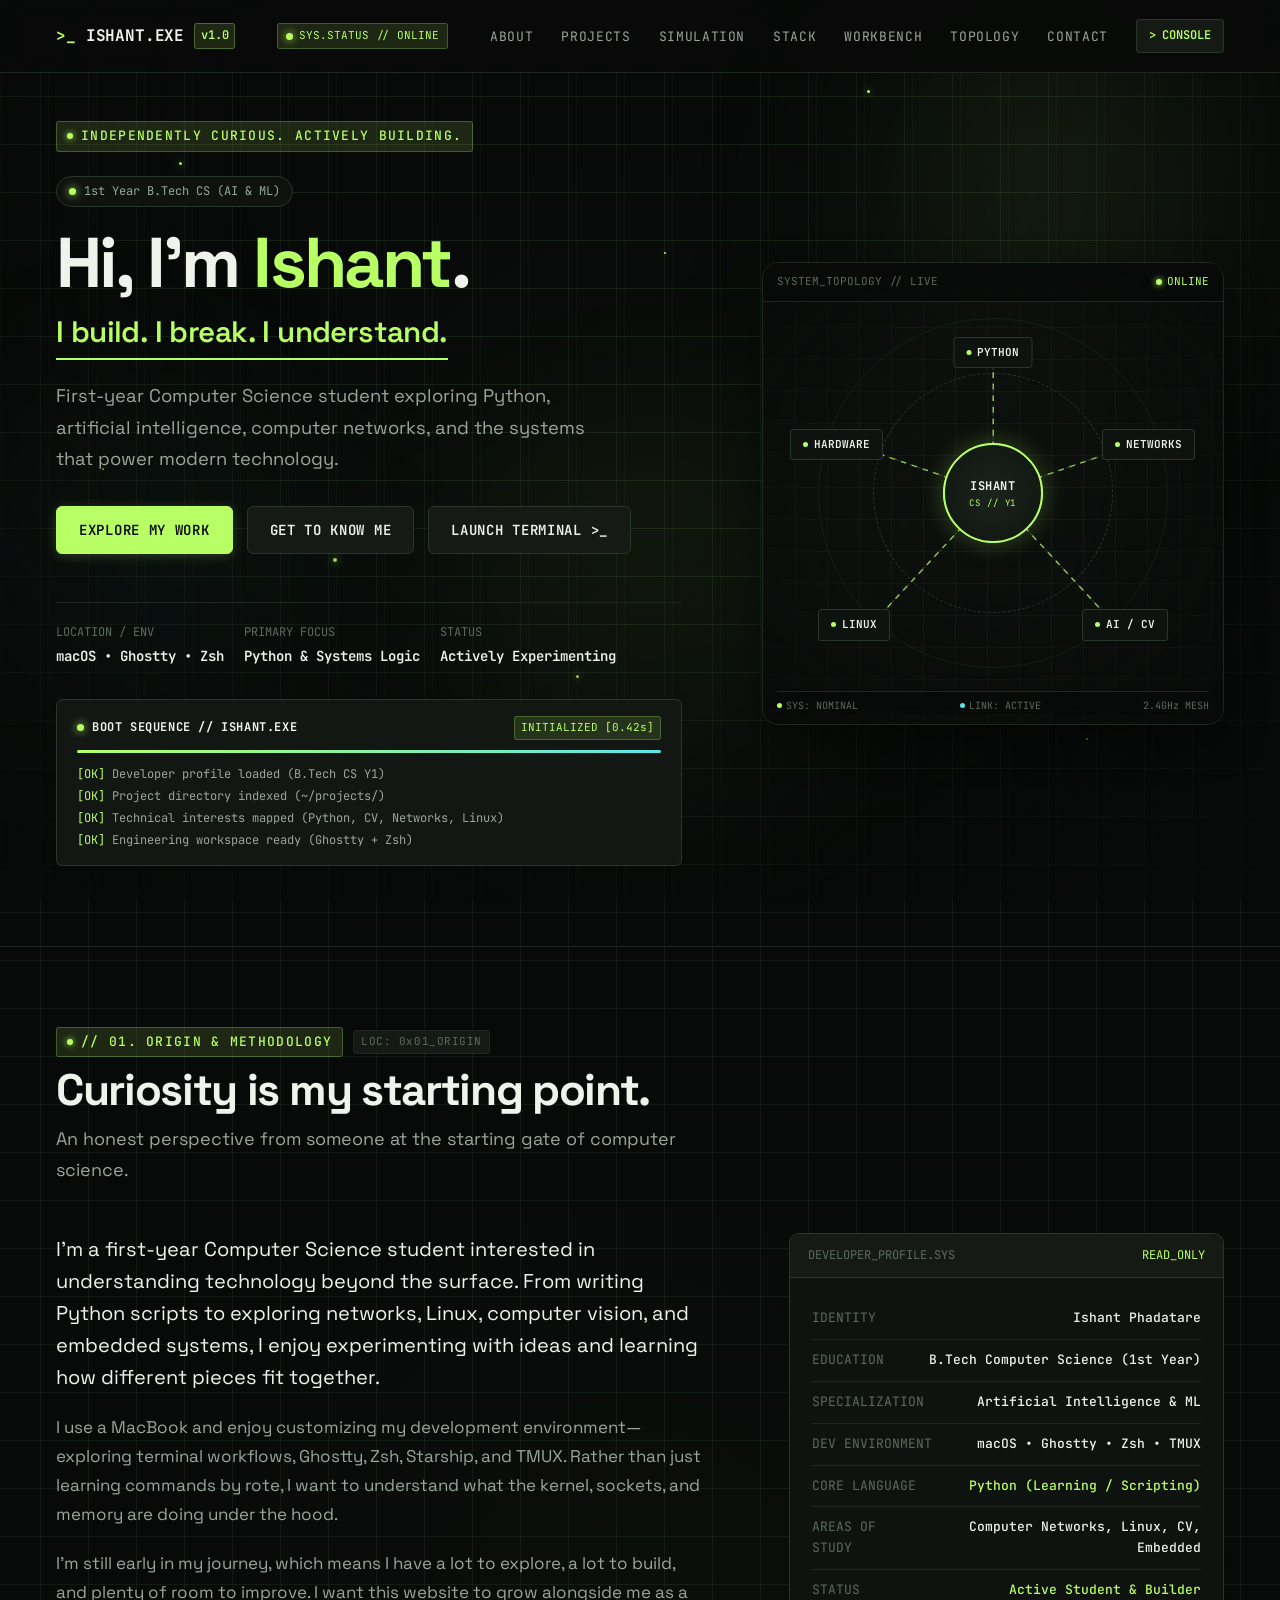
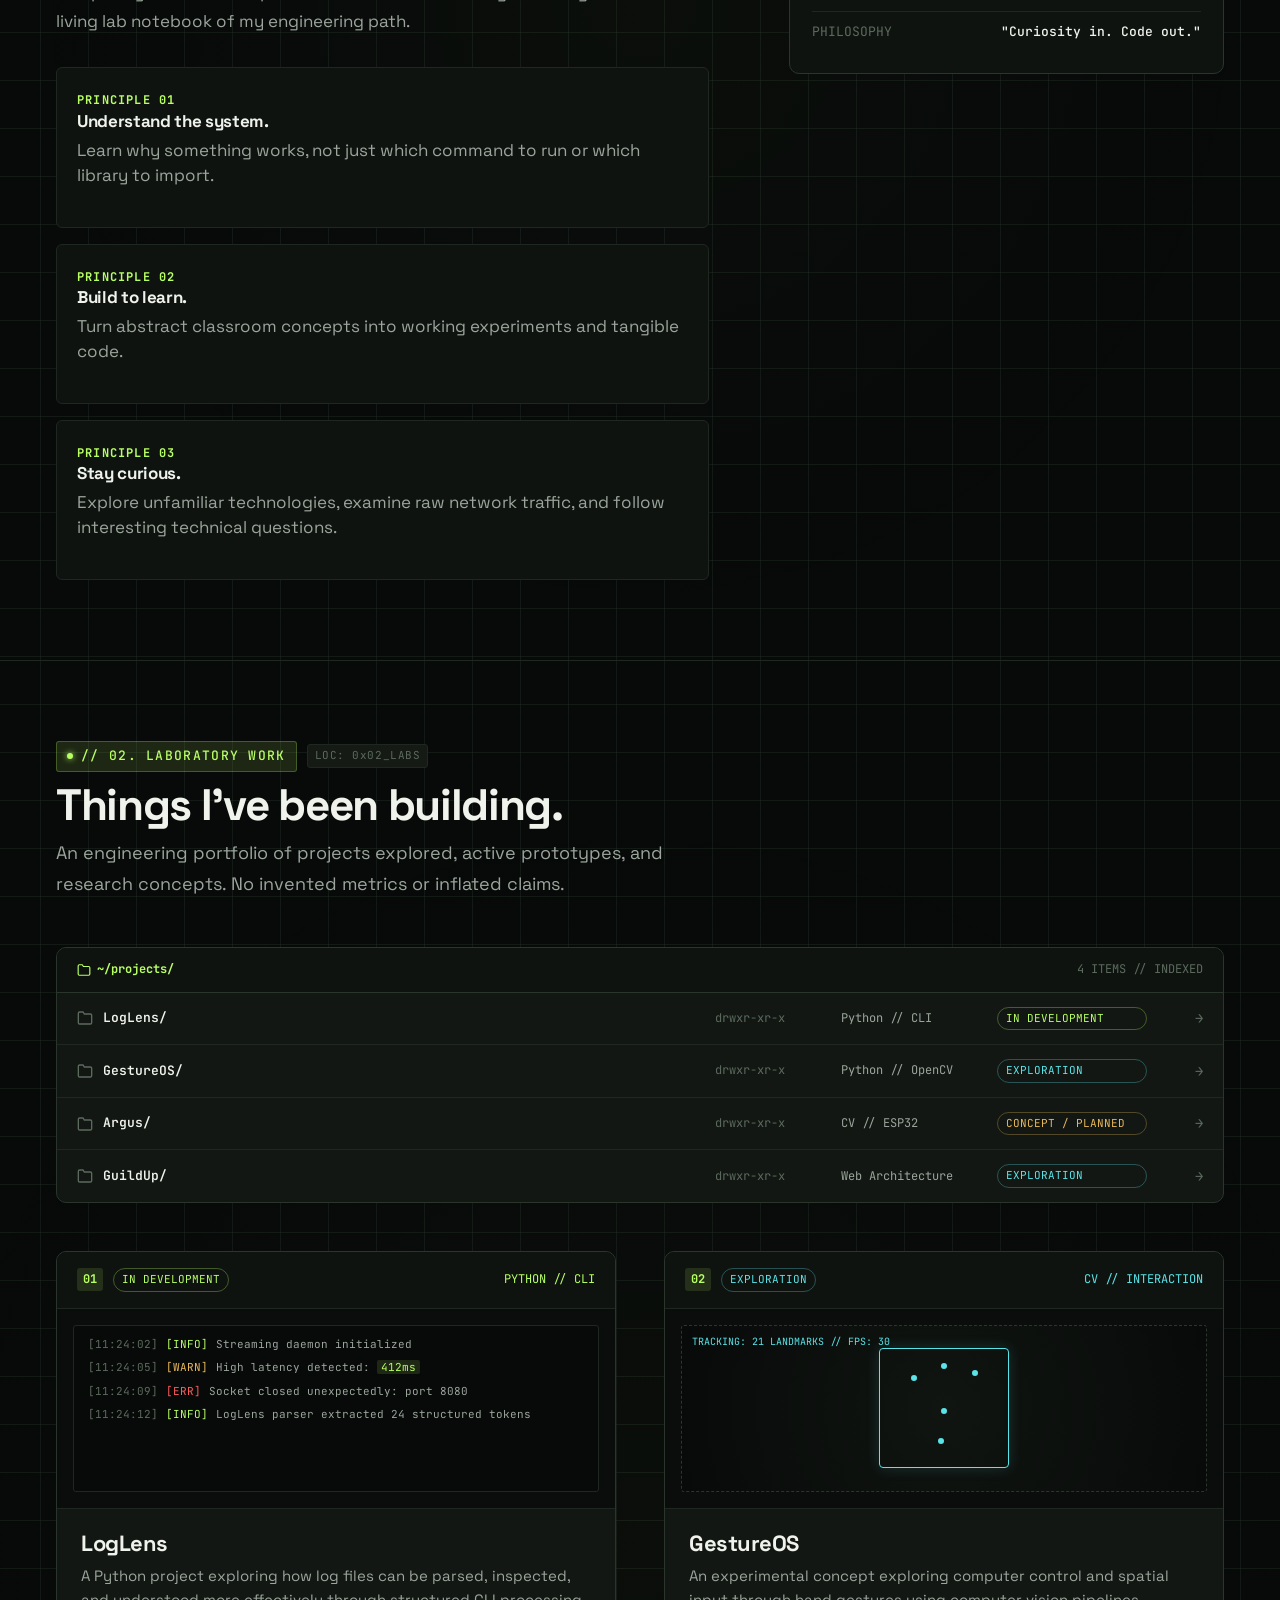
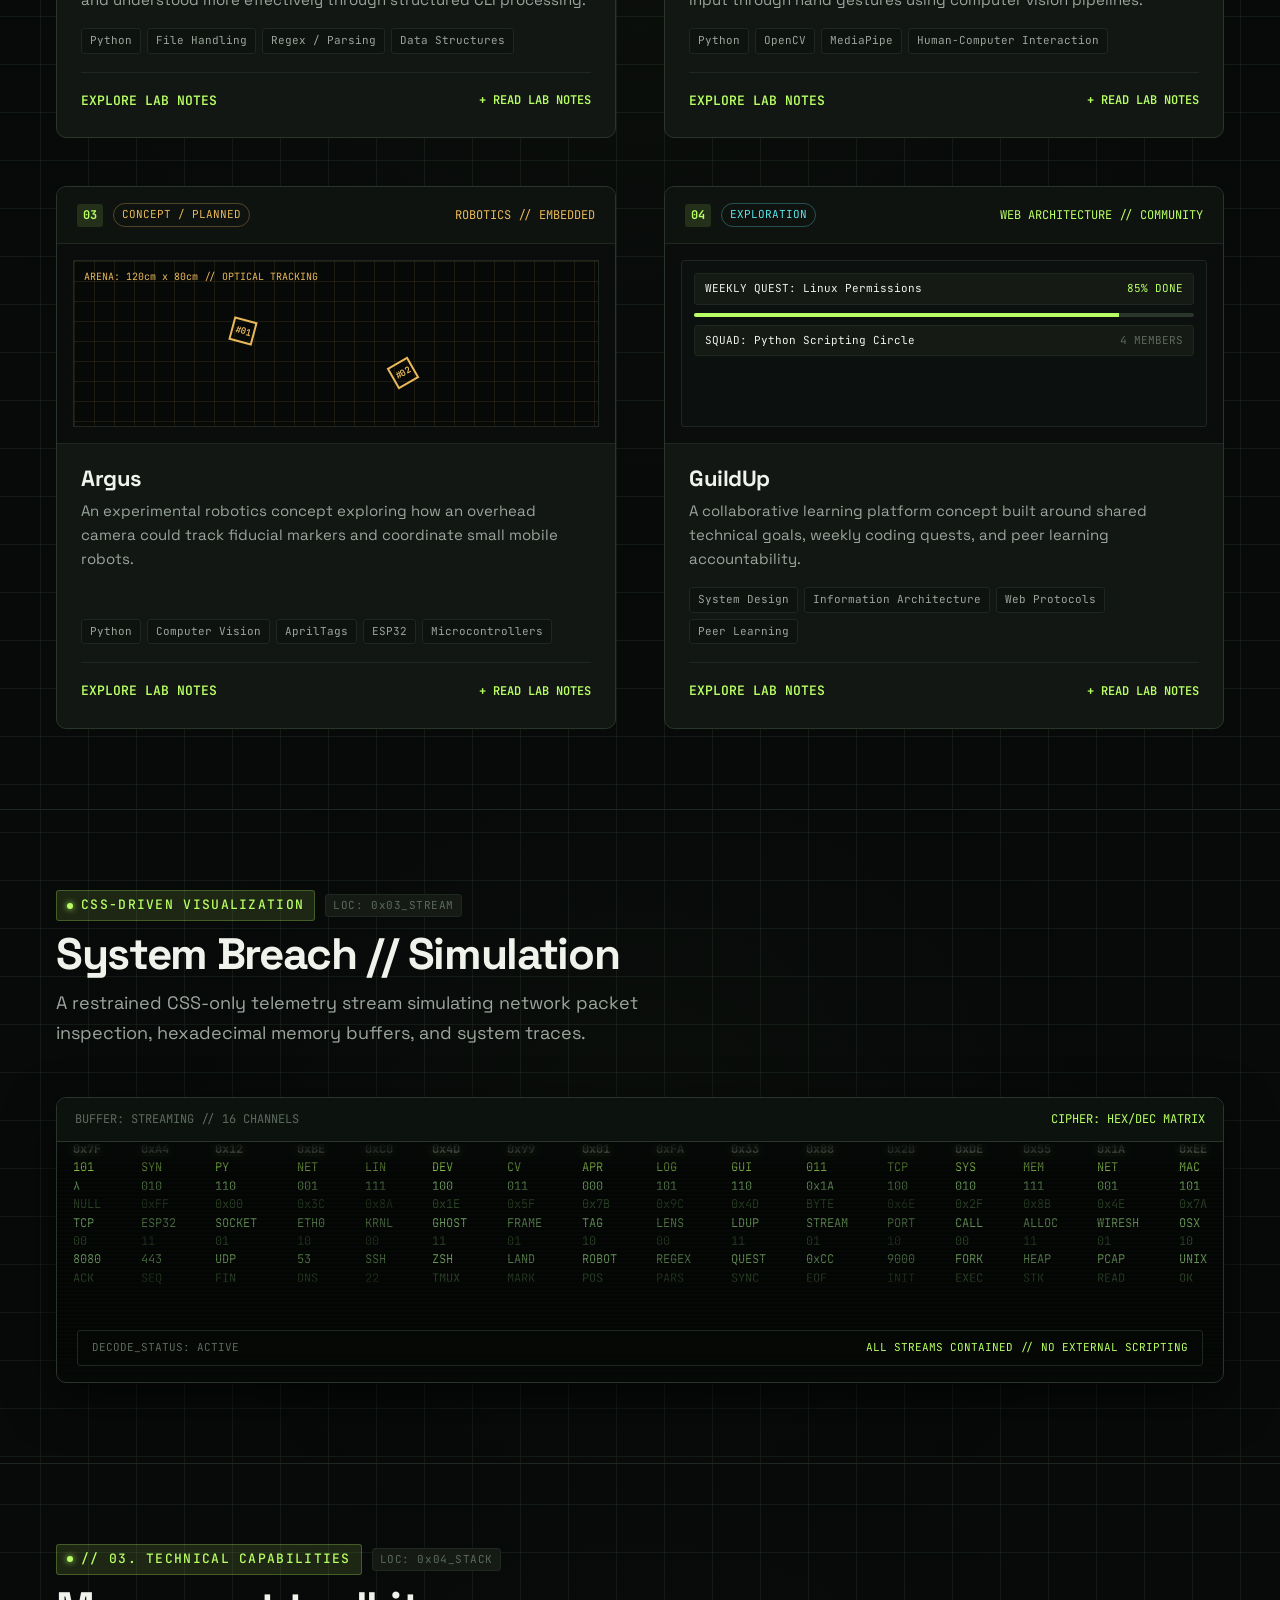
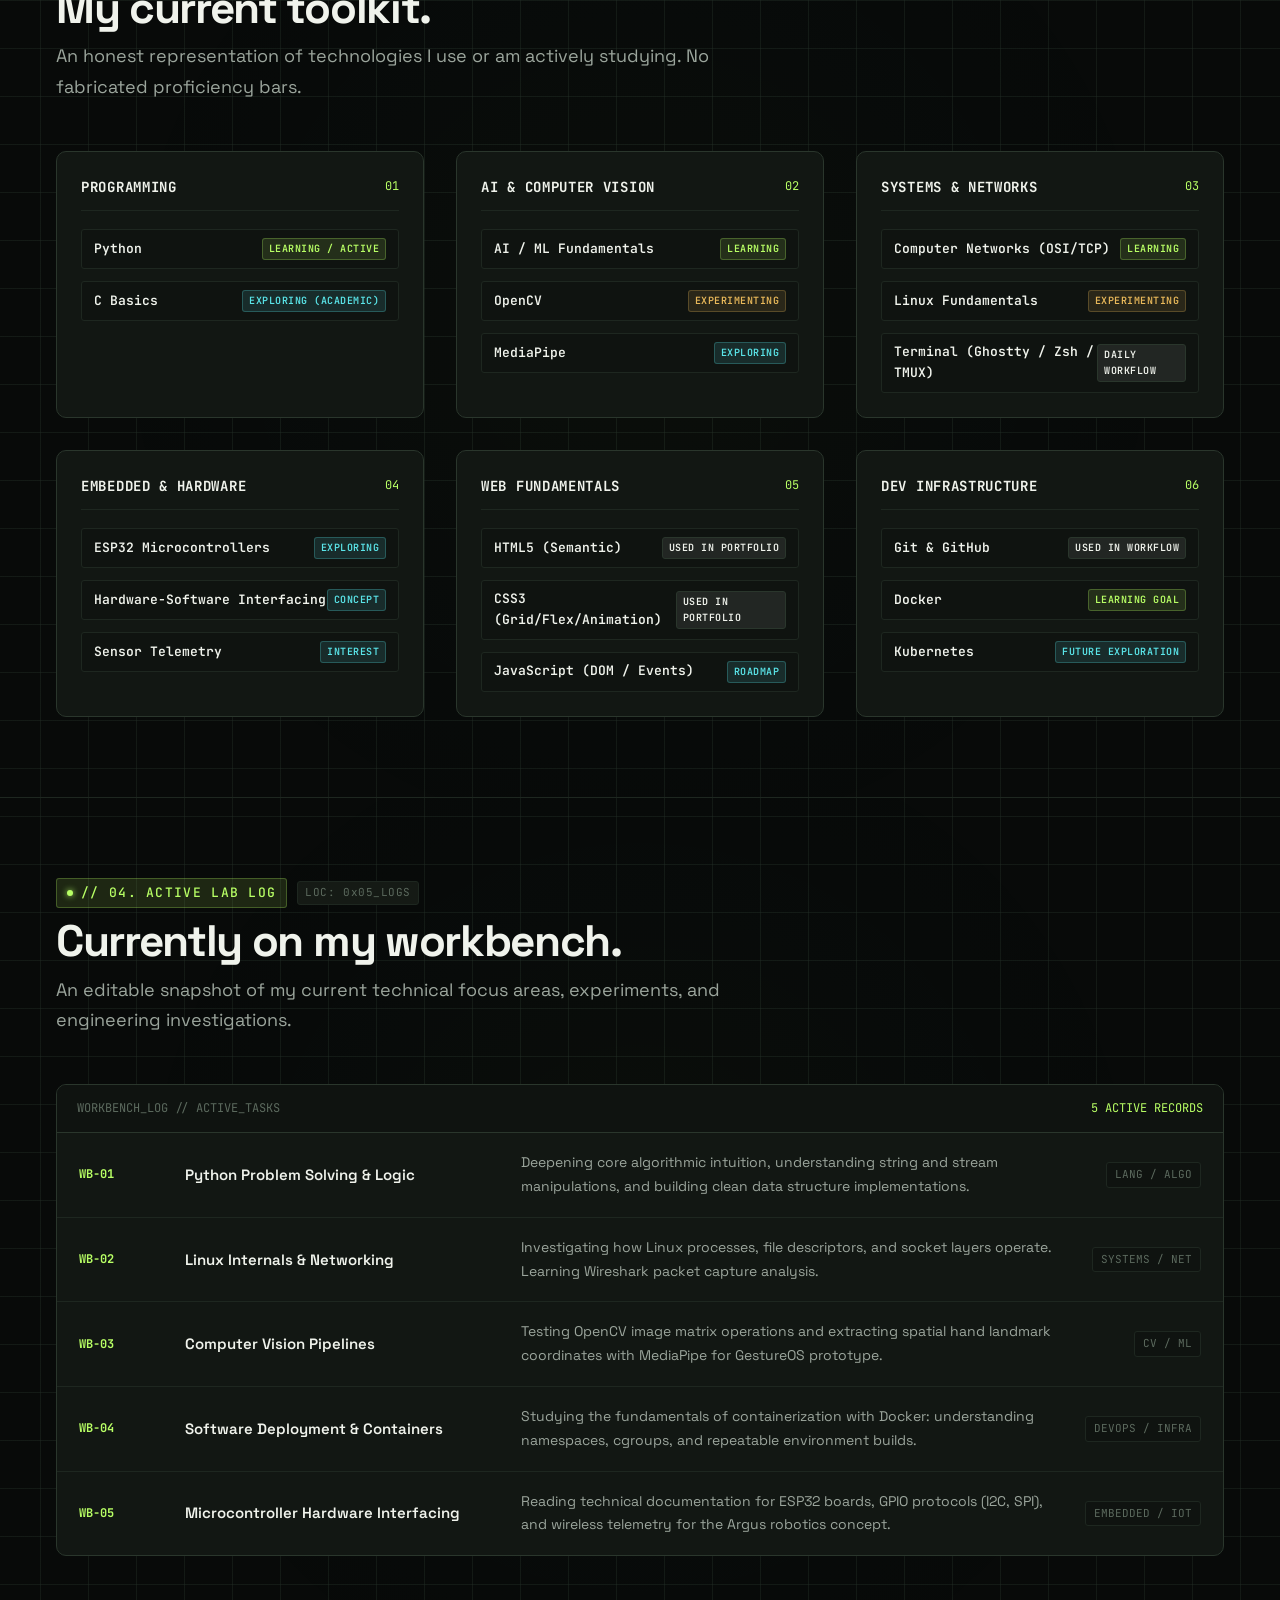
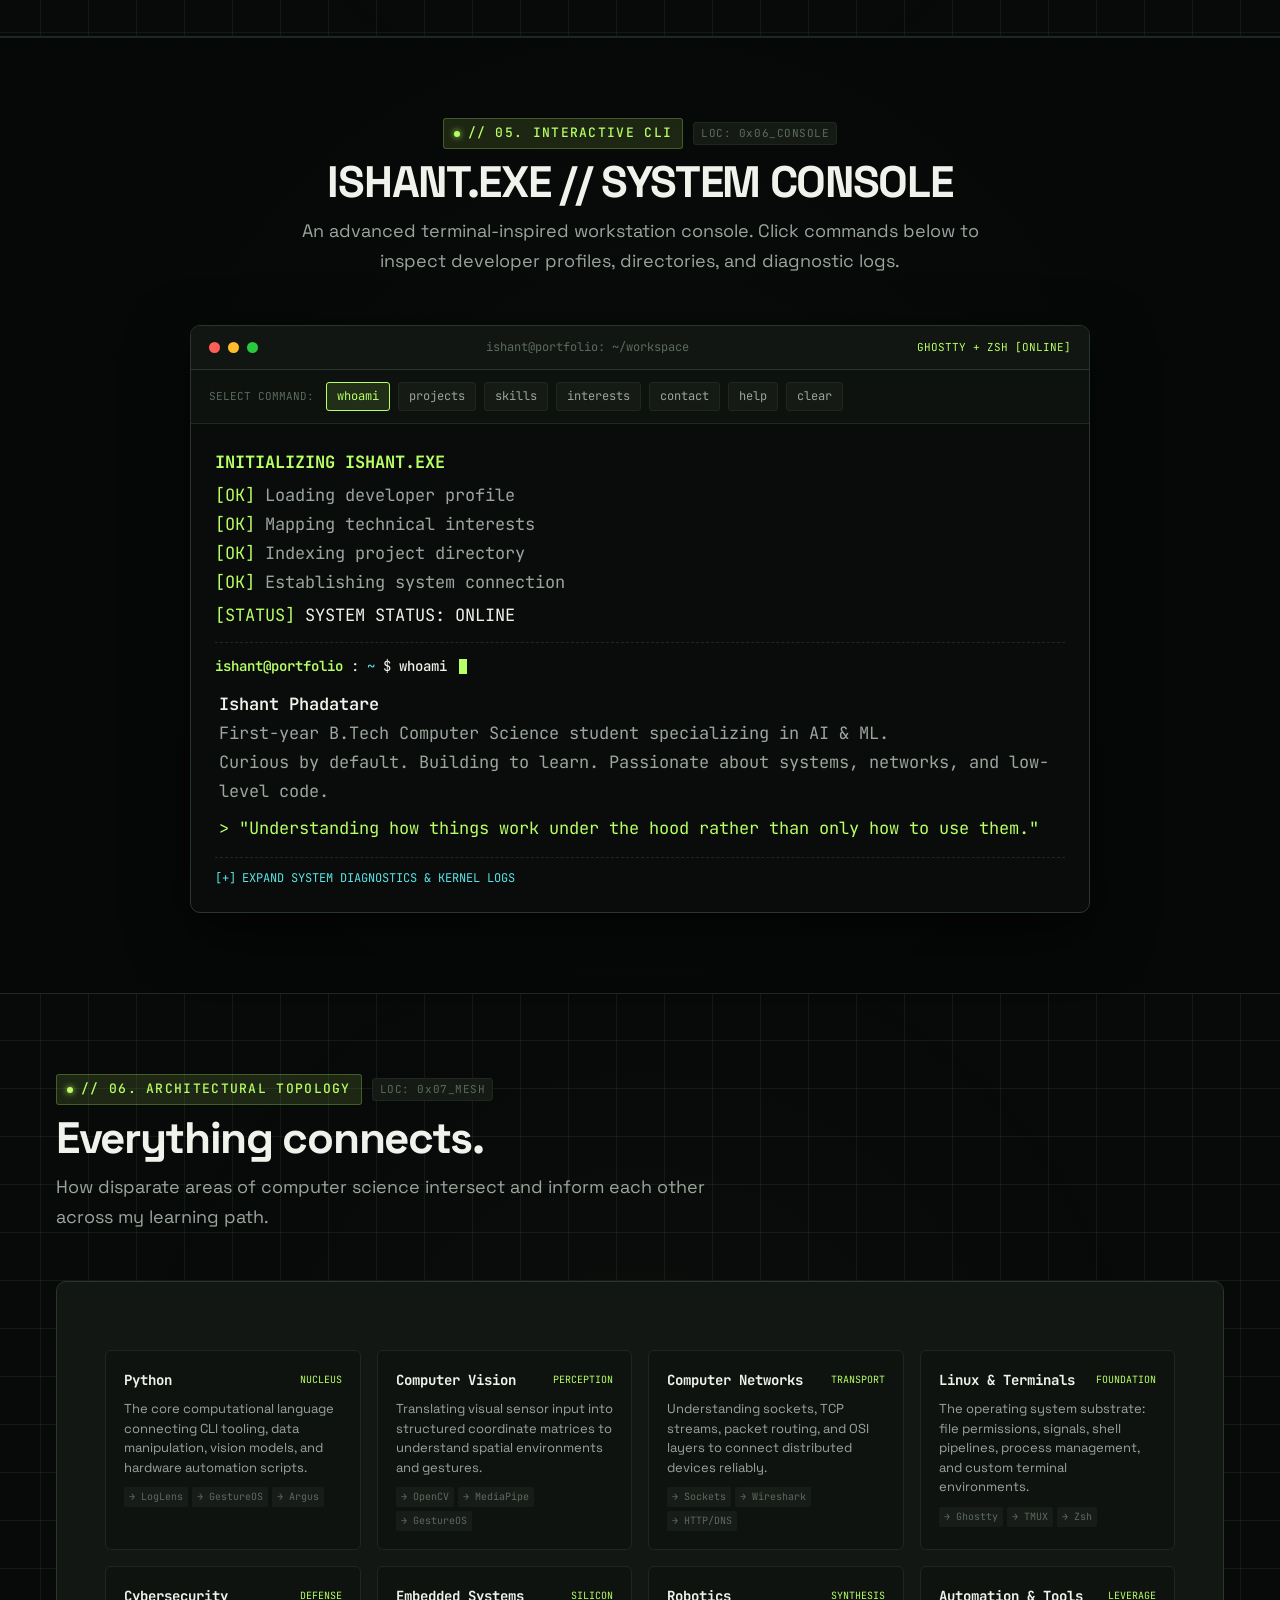
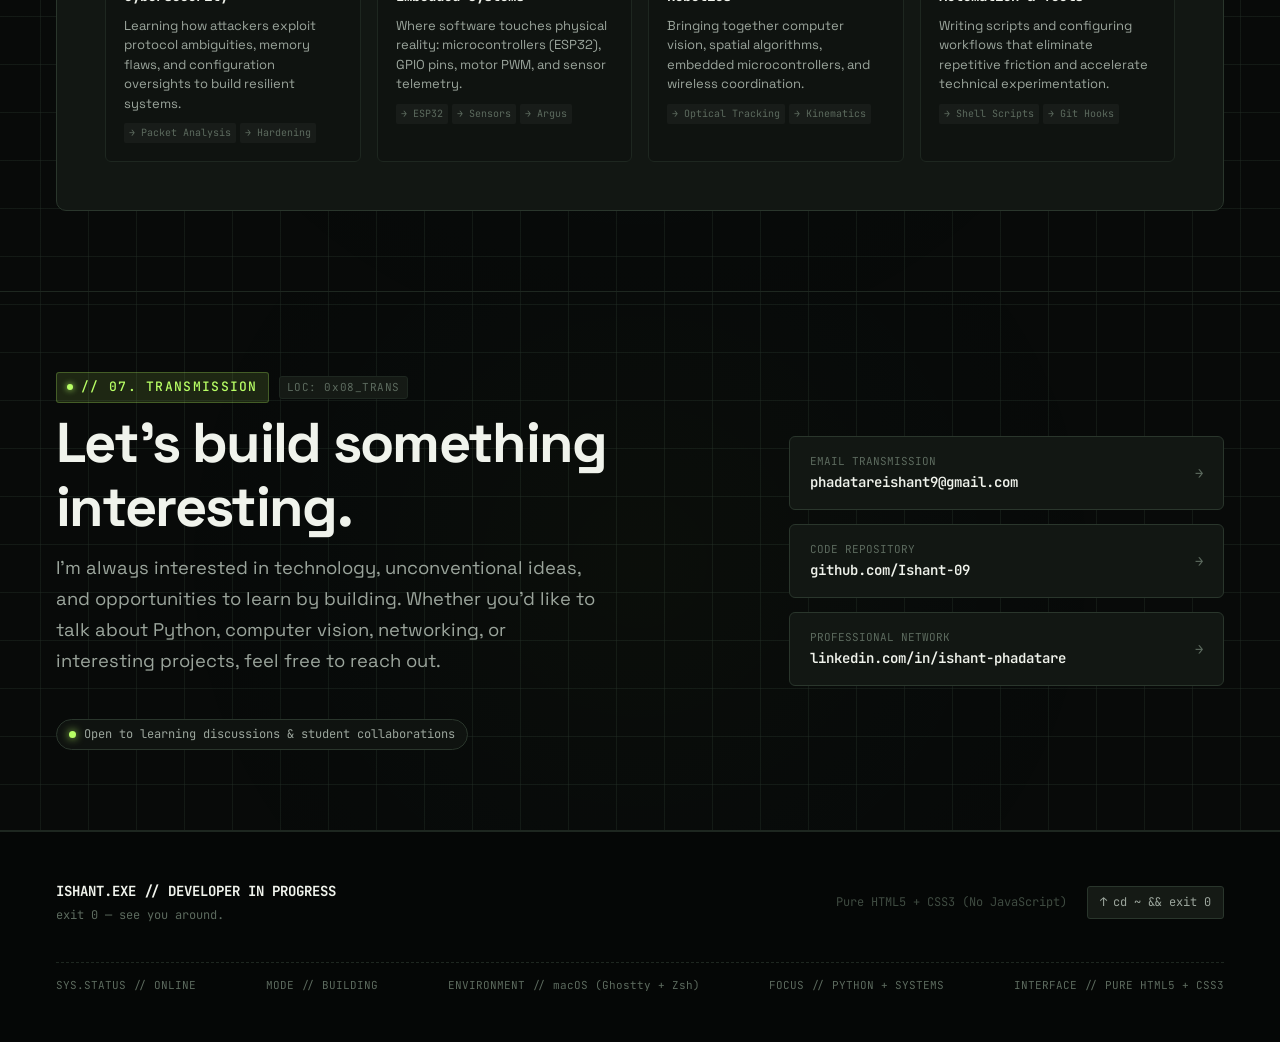
==== commit a82fa697: "added real github and linkedin links" ====
--- a/index.html
+++ b/index.html
@@ -1328,25 +1328,25 @@
             <div class="contact-channels">
               
               <!-- Email Channel -->
-              <a href="mailto:phadatareishant@gmail.com" class="contact-card">
+              <a href="mailto:phadatareishant9@gmail.com" class="contact-card">
                 <div class="channel-info">
                   <span class="channel-label">EMAIL TRANSMISSION</span>
-                  <span class="channel-val">phadatareishant@gmail.com</span>
+                  <span class="channel-val">phadatareishant9@gmail.com</span>
                 </div>
                 <span class="channel-arrow">&rarr;</span>
               </a>
 
               <!-- GitHub Channel -->
-              <a href="https://github.com/ishant-phadatare" target="_blank" rel="noopener noreferrer" class="contact-card">
+              <a href="https://github.com/Ishant-09" target="_blank" rel="noopener noreferrer" class="contact-card">
                 <div class="channel-info">
                   <span class="channel-label">CODE REPOSITORY</span>
-                  <span class="channel-val">github.com/ishant-phadatare</span>
+                  <span class="channel-val">github.com/Ishant-09</span>
                 </div>
                 <span class="channel-arrow">&rarr;</span>
               </a>
 
               <!-- LinkedIn Channel -->
-              <a href="https://linkedin.com/in/ishant-phadatare" target="_blank" rel="noopener noreferrer" class="contact-card">
+              <a href="https://www.linkedin.com/in/ishant-phadatare-10470b416/" target="_blank" rel="noopener noreferrer" class="contact-card">
                 <div class="channel-info">
                   <span class="channel-label">PROFESSIONAL NETWORK</span>
                   <span class="channel-val">linkedin.com/in/ishant-phadatare</span>
